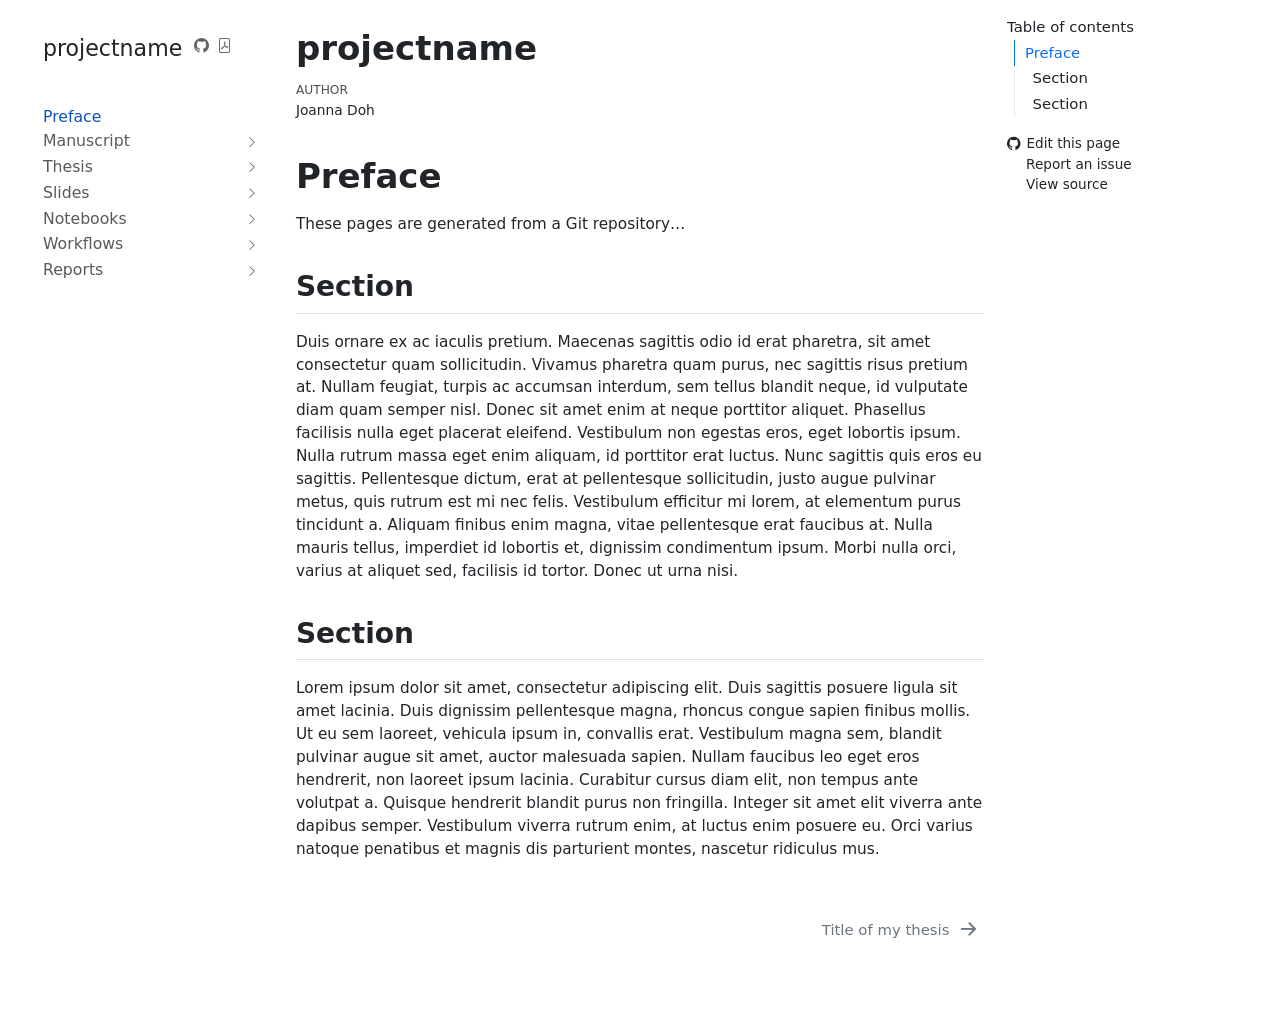
==== index.html @ da884523 "Built site for gh-pages" ====
<!DOCTYPE html>
<html xmlns="http://www.w3.org/1999/xhtml" lang="en" xml:lang="en"><head>

<meta charset="utf-8">
<meta name="generator" content="quarto-1.6.39">

<meta name="viewport" content="width=device-width, initial-scale=1.0, user-scalable=yes">

<meta name="author" content="Joanna Doh">

<title>projectname</title>
<style>
code{white-space: pre-wrap;}
span.smallcaps{font-variant: small-caps;}
div.columns{display: flex; gap: min(4vw, 1.5em);}
div.column{flex: auto; overflow-x: auto;}
div.hanging-indent{margin-left: 1.5em; text-indent: -1.5em;}
ul.task-list{list-style: none;}
ul.task-list li input[type="checkbox"] {
  width: 0.8em;
  margin: 0 0.8em 0.2em -1em; /* quarto-specific, see https://github.com/quarto-dev/quarto-cli/issues/4556 */ 
  vertical-align: middle;
}
</style>


<script src="site_libs/quarto-nav/quarto-nav.js"></script>
<script src="site_libs/quarto-nav/headroom.min.js"></script>
<script src="site_libs/clipboard/clipboard.min.js"></script>
<script src="site_libs/quarto-search/autocomplete.umd.js"></script>
<script src="site_libs/quarto-search/fuse.min.js"></script>
<script src="site_libs/quarto-search/quarto-search.js"></script>
<meta name="quarto:offset" content="./">
<link href="./manuscript/index.html" rel="next">
<script src="site_libs/quarto-html/quarto.js"></script>
<script src="site_libs/quarto-html/popper.min.js"></script>
<script src="site_libs/quarto-html/tippy.umd.min.js"></script>
<script src="site_libs/quarto-html/anchor.min.js"></script>
<link href="site_libs/quarto-html/tippy.css" rel="stylesheet">
<link href="site_libs/quarto-html/quarto-syntax-highlighting-e26003cea8cd680ca0c55a263523d882.css" rel="stylesheet" id="quarto-text-highlighting-styles">
<script src="site_libs/bootstrap/bootstrap.min.js"></script>
<link href="site_libs/bootstrap/bootstrap-icons.css" rel="stylesheet">
<link href="site_libs/bootstrap/bootstrap-4a36765baaa734549b365094a7d8bd05.min.css" rel="stylesheet" append-hash="true" id="quarto-bootstrap" data-mode="light">
<script id="quarto-search-options" type="application/json">{
  "location": "sidebar",
  "copy-button": false,
  "collapse-after": 3,
  "panel-placement": "start",
  "type": "textbox",
  "limit": 50,
  "keyboard-shortcut": [
    "f",
    "/",
    "s"
  ],
  "show-item-context": false,
  "language": {
    "search-no-results-text": "No results",
    "search-matching-documents-text": "matching documents",
    "search-copy-link-title": "Copy link to search",
    "search-hide-matches-text": "Hide additional matches",
    "search-more-match-text": "more match in this document",
    "search-more-matches-text": "more matches in this document",
    "search-clear-button-title": "Clear",
    "search-text-placeholder": "",
    "search-detached-cancel-button-title": "Cancel",
    "search-submit-button-title": "Submit",
    "search-label": "Search"
  }
}</script>
<script async="" src="https://hypothes.is/embed.js"></script>
<script>
  window.document.addEventListener("DOMContentLoaded", function (_event) {
    document.body.classList.add('hypothesis-enabled');
  });
</script>


</head>

<body class="nav-sidebar floating">

<div id="quarto-search-results"></div>
  <header id="quarto-header" class="headroom fixed-top">
  <nav class="quarto-secondary-nav">
    <div class="container-fluid d-flex">
      <button type="button" class="quarto-btn-toggle btn" data-bs-toggle="collapse" role="button" data-bs-target=".quarto-sidebar-collapse-item" aria-controls="quarto-sidebar" aria-expanded="false" aria-label="Toggle sidebar navigation" onclick="if (window.quartoToggleHeadroom) { window.quartoToggleHeadroom(); }">
        <i class="bi bi-layout-text-sidebar-reverse"></i>
      </button>
        <nav class="quarto-page-breadcrumbs" aria-label="breadcrumb"><ol class="breadcrumb"><li class="breadcrumb-item"><a href="./index.html">Preface</a></li></ol></nav>
        <a class="flex-grow-1" role="navigation" data-bs-toggle="collapse" data-bs-target=".quarto-sidebar-collapse-item" aria-controls="quarto-sidebar" aria-expanded="false" aria-label="Toggle sidebar navigation" onclick="if (window.quartoToggleHeadroom) { window.quartoToggleHeadroom(); }">      
        </a>
      <button type="button" class="btn quarto-search-button" aria-label="Search" onclick="window.quartoOpenSearch();">
        <i class="bi bi-search"></i>
      </button>
    </div>
  </nav>
</header>
<!-- content -->
<div id="quarto-content" class="quarto-container page-columns page-rows-contents page-layout-article">
<!-- sidebar -->
  <nav id="quarto-sidebar" class="sidebar collapse collapse-horizontal quarto-sidebar-collapse-item sidebar-navigation floating overflow-auto">
    <div class="pt-lg-2 mt-2 text-left sidebar-header">
    <div class="sidebar-title mb-0 py-0">
      <a href="./">projectname</a> 
        <div class="sidebar-tools-main">
    <a href="https://github.com/munch-group/projectname" title="Source Code" class="quarto-navigation-tool px-1" aria-label="Source Code"><i class="bi bi-github"></i></a>
    <a href="./projectname.pdf" title="Download PDF" class="quarto-navigation-tool px-1" aria-label="Download PDF"><i class="bi bi-file-pdf"></i></a>
</div>
    </div>
      </div>
        <div class="mt-2 flex-shrink-0 align-items-center">
        <div class="sidebar-search">
        <div id="quarto-search" class="" title="Search"></div>
        </div>
        </div>
    <div class="sidebar-menu-container"> 
    <ul class="list-unstyled mt-1">
        <li class="sidebar-item">
  <div class="sidebar-item-container"> 
  <a href="./index.html" class="sidebar-item-text sidebar-link active">
 <span class="menu-text">Preface</span></a>
  </div>
</li>
        <li class="sidebar-item sidebar-item-section">
      <div class="sidebar-item-container"> 
            <a class="sidebar-item-text sidebar-link text-start collapsed" data-bs-toggle="collapse" data-bs-target="#quarto-sidebar-section-1" role="navigation" aria-expanded="false">
 <span class="menu-text">Manuscript</span></a>
          <a class="sidebar-item-toggle text-start collapsed" data-bs-toggle="collapse" data-bs-target="#quarto-sidebar-section-1" role="navigation" aria-expanded="false" aria-label="Toggle section">
            <i class="bi bi-chevron-right ms-2"></i>
          </a> 
      </div>
      <ul id="quarto-sidebar-section-1" class="collapse list-unstyled sidebar-section depth1 ">  
          <li class="sidebar-item">
  <div class="sidebar-item-container"> 
  <a href="./manuscript/index.html" class="sidebar-item-text sidebar-link"><span class="chapter-title">Title of my thesis</span></a>
  </div>
</li>
      </ul>
  </li>
        <li class="sidebar-item sidebar-item-section">
      <div class="sidebar-item-container"> 
            <a class="sidebar-item-text sidebar-link text-start collapsed" data-bs-toggle="collapse" data-bs-target="#quarto-sidebar-section-2" role="navigation" aria-expanded="false">
 <span class="menu-text">Thesis</span></a>
          <a class="sidebar-item-toggle text-start collapsed" data-bs-toggle="collapse" data-bs-target="#quarto-sidebar-section-2" role="navigation" aria-expanded="false" aria-label="Toggle section">
            <i class="bi bi-chevron-right ms-2"></i>
          </a> 
      </div>
      <ul id="quarto-sidebar-section-2" class="collapse list-unstyled sidebar-section depth1 ">  
          <li class="sidebar-item">
  <div class="sidebar-item-container"> 
  <a href="./thesis/index.html" class="sidebar-item-text sidebar-link"><span class="chapter-title">Title of my thesis</span></a>
  </div>
</li>
      </ul>
  </li>
        <li class="sidebar-item sidebar-item-section">
      <div class="sidebar-item-container"> 
            <a class="sidebar-item-text sidebar-link text-start collapsed" data-bs-toggle="collapse" data-bs-target="#quarto-sidebar-section-3" role="navigation" aria-expanded="false">
 <span class="menu-text">Slides</span></a>
          <a class="sidebar-item-toggle text-start collapsed" data-bs-toggle="collapse" data-bs-target="#quarto-sidebar-section-3" role="navigation" aria-expanded="false" aria-label="Toggle section">
            <i class="bi bi-chevron-right ms-2"></i>
          </a> 
      </div>
      <ul id="quarto-sidebar-section-3" class="collapse list-unstyled sidebar-section depth1 ">  
          <li class="sidebar-item">
  <div class="sidebar-item-container"> 
  <a href="./slides/index.html" class="sidebar-item-text sidebar-link"><span class="chapter-title">Example</span></a>
  </div>
</li>
      </ul>
  </li>
        <li class="sidebar-item sidebar-item-section">
      <div class="sidebar-item-container"> 
            <a class="sidebar-item-text sidebar-link text-start collapsed" data-bs-toggle="collapse" data-bs-target="#quarto-sidebar-section-4" role="navigation" aria-expanded="false">
 <span class="menu-text">Notebooks</span></a>
          <a class="sidebar-item-toggle text-start collapsed" data-bs-toggle="collapse" data-bs-target="#quarto-sidebar-section-4" role="navigation" aria-expanded="false" aria-label="Toggle section">
            <i class="bi bi-chevron-right ms-2"></i>
          </a> 
      </div>
      <ul id="quarto-sidebar-section-4" class="collapse list-unstyled sidebar-section depth1 ">  
          <li class="sidebar-item">
  <div class="sidebar-item-container"> 
  <a href="./notebooks/example.html" class="sidebar-item-text sidebar-link"><span class="chapter-title">Workplace interaction</span></a>
  </div>
</li>
      </ul>
  </li>
        <li class="sidebar-item sidebar-item-section">
      <div class="sidebar-item-container"> 
            <a class="sidebar-item-text sidebar-link text-start collapsed" data-bs-toggle="collapse" data-bs-target="#quarto-sidebar-section-5" role="navigation" aria-expanded="false">
 <span class="menu-text">Workflows</span></a>
          <a class="sidebar-item-toggle text-start collapsed" data-bs-toggle="collapse" data-bs-target="#quarto-sidebar-section-5" role="navigation" aria-expanded="false" aria-label="Toggle section">
            <i class="bi bi-chevron-right ms-2"></i>
          </a> 
      </div>
      <ul id="quarto-sidebar-section-5" class="collapse list-unstyled sidebar-section depth1 ">  
          <li class="sidebar-item">
  <div class="sidebar-item-container"> 
  <a href="./workflow.html" class="sidebar-item-text sidebar-link"><span class="chapter-title">GWF workflow</span></a>
  </div>
</li>
      </ul>
  </li>
        <li class="sidebar-item sidebar-item-section">
      <div class="sidebar-item-container"> 
            <a class="sidebar-item-text sidebar-link text-start collapsed" data-bs-toggle="collapse" data-bs-target="#quarto-sidebar-section-6" role="navigation" aria-expanded="false">
 <span class="menu-text">Reports</span></a>
          <a class="sidebar-item-toggle text-start collapsed" data-bs-toggle="collapse" data-bs-target="#quarto-sidebar-section-6" role="navigation" aria-expanded="false" aria-label="Toggle section">
            <i class="bi bi-chevron-right ms-2"></i>
          </a> 
      </div>
      <ul id="quarto-sidebar-section-6" class="collapse list-unstyled sidebar-section depth1 ">  
          <li class="sidebar-item">
  <div class="sidebar-item-container"> 
  <a href="./reports/example.html" class="sidebar-item-text sidebar-link"><span class="chapter-title">Markdown in Quarto</span></a>
  </div>
</li>
      </ul>
  </li>
    </ul>
    </div>
</nav>
<div id="quarto-sidebar-glass" class="quarto-sidebar-collapse-item" data-bs-toggle="collapse" data-bs-target=".quarto-sidebar-collapse-item"></div>
<!-- margin-sidebar -->
    <div id="quarto-margin-sidebar" class="sidebar margin-sidebar">
        <nav id="TOC" role="doc-toc" class="toc-active">
    <h2 id="toc-title">Table of contents</h2>
   
  <ul class="collapse">
  <li><a href="#preface" id="toc-preface" class="nav-link active" data-scroll-target="#preface">Preface</a>
  <ul class="collapse">
  <li><a href="#section" id="toc-section" class="nav-link" data-scroll-target="#section">Section</a></li>
  <li><a href="#section-1" id="toc-section-1" class="nav-link" data-scroll-target="#section-1">Section</a></li>
  </ul></li>
  </ul>
<div class="toc-actions"><ul class="collapse"><li><a href="https://github.com/munch-group/projectname/edit/main/index.qmd" class="toc-action"><i class="bi bi-github"></i>Edit this page</a></li><li><a href="https://github.com/munch-group/projectname/issues/new" class="toc-action"><i class="bi empty"></i>Report an issue</a></li><li><a href="https://github.com/munch-group/projectname/blob/main/index.qmd" class="toc-action"><i class="bi empty"></i>View source</a></li></ul></div></nav>
    </div>
<!-- main -->
<main class="content" id="quarto-document-content">

<header id="title-block-header" class="quarto-title-block default">
<div class="quarto-title">
<h1 class="title">projectname</h1>
</div>



<div class="quarto-title-meta">

    <div>
    <div class="quarto-title-meta-heading">Author</div>
    <div class="quarto-title-meta-contents">
             <p>Joanna Doh </p>
          </div>
  </div>
    
  
    
  </div>
  


</header>


<!-- ---
title: About
author: My Name
date: 'April 25nd, 2024'
format:
 html:
  code-fold: true
--- -->
<section id="preface" class="level1 unnumbered noexport">
<h1 class="unnumbered noexport">Preface</h1>
<p>These pages are generated from a Git repository…</p>
<section id="section" class="level2 unnumbered noexport">
<h2 class="unnumbered noexport anchored" data-anchor-id="section">Section</h2>
<p>Duis ornare ex ac iaculis pretium. Maecenas sagittis odio id erat pharetra, sit amet consectetur quam sollicitudin. Vivamus pharetra quam purus, nec sagittis risus pretium at. Nullam feugiat, turpis ac accumsan interdum, sem tellus blandit neque, id vulputate diam quam semper nisl. Donec sit amet enim at neque porttitor aliquet. Phasellus facilisis nulla eget placerat eleifend. Vestibulum non egestas eros, eget lobortis ipsum. Nulla rutrum massa eget enim aliquam, id porttitor erat luctus. Nunc sagittis quis eros eu sagittis. Pellentesque dictum, erat at pellentesque sollicitudin, justo augue pulvinar metus, quis rutrum est mi nec felis. Vestibulum efficitur mi lorem, at elementum purus tincidunt a. Aliquam finibus enim magna, vitae pellentesque erat faucibus at. Nulla mauris tellus, imperdiet id lobortis et, dignissim condimentum ipsum. Morbi nulla orci, varius at aliquet sed, facilisis id tortor. Donec ut urna nisi.</p>
</section>
<section id="section-1" class="level2 unnumbered noexport">
<h2 class="unnumbered noexport anchored" data-anchor-id="section-1">Section</h2>
<p>Lorem ipsum dolor sit amet, consectetur adipiscing elit. Duis sagittis posuere ligula sit amet lacinia. Duis dignissim pellentesque magna, rhoncus congue sapien finibus mollis. Ut eu sem laoreet, vehicula ipsum in, convallis erat. Vestibulum magna sem, blandit pulvinar augue sit amet, auctor malesuada sapien. Nullam faucibus leo eget eros hendrerit, non laoreet ipsum lacinia. Curabitur cursus diam elit, non tempus ante volutpat a. Quisque hendrerit blandit purus non fringilla. Integer sit amet elit viverra ante dapibus semper. Vestibulum viverra rutrum enim, at luctus enim posuere eu. Orci varius natoque penatibus et magnis dis parturient montes, nascetur ridiculus mus.</p>


</section>
</section>

</main> <!-- /main -->
<script id="quarto-html-after-body" type="application/javascript">
window.document.addEventListener("DOMContentLoaded", function (event) {
  const toggleBodyColorMode = (bsSheetEl) => {
    const mode = bsSheetEl.getAttribute("data-mode");
    const bodyEl = window.document.querySelector("body");
    if (mode === "dark") {
      bodyEl.classList.add("quarto-dark");
      bodyEl.classList.remove("quarto-light");
    } else {
      bodyEl.classList.add("quarto-light");
      bodyEl.classList.remove("quarto-dark");
    }
  }
  const toggleBodyColorPrimary = () => {
    const bsSheetEl = window.document.querySelector("link#quarto-bootstrap");
    if (bsSheetEl) {
      toggleBodyColorMode(bsSheetEl);
    }
  }
  toggleBodyColorPrimary();  
  const icon = "";
  const anchorJS = new window.AnchorJS();
  anchorJS.options = {
    placement: 'right',
    icon: icon
  };
  anchorJS.add('.anchored');
  const isCodeAnnotation = (el) => {
    for (const clz of el.classList) {
      if (clz.startsWith('code-annotation-')) {                     
        return true;
      }
    }
    return false;
  }
  const onCopySuccess = function(e) {
    // button target
    const button = e.trigger;
    // don't keep focus
    button.blur();
    // flash "checked"
    button.classList.add('code-copy-button-checked');
    var currentTitle = button.getAttribute("title");
    button.setAttribute("title", "Copied!");
    let tooltip;
    if (window.bootstrap) {
      button.setAttribute("data-bs-toggle", "tooltip");
      button.setAttribute("data-bs-placement", "left");
      button.setAttribute("data-bs-title", "Copied!");
      tooltip = new bootstrap.Tooltip(button, 
        { trigger: "manual", 
          customClass: "code-copy-button-tooltip",
          offset: [0, -8]});
      tooltip.show();    
    }
    setTimeout(function() {
      if (tooltip) {
        tooltip.hide();
        button.removeAttribute("data-bs-title");
        button.removeAttribute("data-bs-toggle");
        button.removeAttribute("data-bs-placement");
      }
      button.setAttribute("title", currentTitle);
      button.classList.remove('code-copy-button-checked');
    }, 1000);
    // clear code selection
    e.clearSelection();
  }
  const getTextToCopy = function(trigger) {
      const codeEl = trigger.previousElementSibling.cloneNode(true);
      for (const childEl of codeEl.children) {
        if (isCodeAnnotation(childEl)) {
          childEl.remove();
        }
      }
      return codeEl.innerText;
  }
  const clipboard = new window.ClipboardJS('.code-copy-button:not([data-in-quarto-modal])', {
    text: getTextToCopy
  });
  clipboard.on('success', onCopySuccess);
  if (window.document.getElementById('quarto-embedded-source-code-modal')) {
    const clipboardModal = new window.ClipboardJS('.code-copy-button[data-in-quarto-modal]', {
      text: getTextToCopy,
      container: window.document.getElementById('quarto-embedded-source-code-modal')
    });
    clipboardModal.on('success', onCopySuccess);
  }
    var localhostRegex = new RegExp(/^(?:http|https):\/\/localhost\:?[0-9]*\//);
    var mailtoRegex = new RegExp(/^mailto:/);
      var filterRegex = new RegExp('/' + window.location.host + '/');
    var isInternal = (href) => {
        return filterRegex.test(href) || localhostRegex.test(href) || mailtoRegex.test(href);
    }
    // Inspect non-navigation links and adorn them if external
 	var links = window.document.querySelectorAll('a[href]:not(.nav-link):not(.navbar-brand):not(.toc-action):not(.sidebar-link):not(.sidebar-item-toggle):not(.pagination-link):not(.no-external):not([aria-hidden]):not(.dropdown-item):not(.quarto-navigation-tool):not(.about-link)');
    for (var i=0; i<links.length; i++) {
      const link = links[i];
      if (!isInternal(link.href)) {
        // undo the damage that might have been done by quarto-nav.js in the case of
        // links that we want to consider external
        if (link.dataset.originalHref !== undefined) {
          link.href = link.dataset.originalHref;
        }
      }
    }
  function tippyHover(el, contentFn, onTriggerFn, onUntriggerFn) {
    const config = {
      allowHTML: true,
      maxWidth: 500,
      delay: 100,
      arrow: false,
      appendTo: function(el) {
          return el.parentElement;
      },
      interactive: true,
      interactiveBorder: 10,
      theme: 'quarto',
      placement: 'bottom-start',
    };
    if (contentFn) {
      config.content = contentFn;
    }
    if (onTriggerFn) {
      config.onTrigger = onTriggerFn;
    }
    if (onUntriggerFn) {
      config.onUntrigger = onUntriggerFn;
    }
    window.tippy(el, config); 
  }
  const noterefs = window.document.querySelectorAll('a[role="doc-noteref"]');
  for (var i=0; i<noterefs.length; i++) {
    const ref = noterefs[i];
    tippyHover(ref, function() {
      // use id or data attribute instead here
      let href = ref.getAttribute('data-footnote-href') || ref.getAttribute('href');
      try { href = new URL(href).hash; } catch {}
      const id = href.replace(/^#\/?/, "");
      const note = window.document.getElementById(id);
      if (note) {
        return note.innerHTML;
      } else {
        return "";
      }
    });
  }
  const xrefs = window.document.querySelectorAll('a.quarto-xref');
  const processXRef = (id, note) => {
    // Strip column container classes
    const stripColumnClz = (el) => {
      el.classList.remove("page-full", "page-columns");
      if (el.children) {
        for (const child of el.children) {
          stripColumnClz(child);
        }
      }
    }
    stripColumnClz(note)
    if (id === null || id.startsWith('sec-')) {
      // Special case sections, only their first couple elements
      const container = document.createElement("div");
      if (note.children && note.children.length > 2) {
        container.appendChild(note.children[0].cloneNode(true));
        for (let i = 1; i < note.children.length; i++) {
          const child = note.children[i];
          if (child.tagName === "P" && child.innerText === "") {
            continue;
          } else {
            container.appendChild(child.cloneNode(true));
            break;
          }
        }
        if (window.Quarto?.typesetMath) {
          window.Quarto.typesetMath(container);
        }
        return container.innerHTML
      } else {
        if (window.Quarto?.typesetMath) {
          window.Quarto.typesetMath(note);
        }
        return note.innerHTML;
      }
    } else {
      // Remove any anchor links if they are present
      const anchorLink = note.querySelector('a.anchorjs-link');
      if (anchorLink) {
        anchorLink.remove();
      }
      if (window.Quarto?.typesetMath) {
        window.Quarto.typesetMath(note);
      }
      if (note.classList.contains("callout")) {
        return note.outerHTML;
      } else {
        return note.innerHTML;
      }
    }
  }
  for (var i=0; i<xrefs.length; i++) {
    const xref = xrefs[i];
    tippyHover(xref, undefined, function(instance) {
      instance.disable();
      let url = xref.getAttribute('href');
      let hash = undefined; 
      if (url.startsWith('#')) {
        hash = url;
      } else {
        try { hash = new URL(url).hash; } catch {}
      }
      if (hash) {
        const id = hash.replace(/^#\/?/, "");
        const note = window.document.getElementById(id);
        if (note !== null) {
          try {
            const html = processXRef(id, note.cloneNode(true));
            instance.setContent(html);
          } finally {
            instance.enable();
            instance.show();
          }
        } else {
          // See if we can fetch this
          fetch(url.split('#')[0])
          .then(res => res.text())
          .then(html => {
            const parser = new DOMParser();
            const htmlDoc = parser.parseFromString(html, "text/html");
            const note = htmlDoc.getElementById(id);
            if (note !== null) {
              const html = processXRef(id, note);
              instance.setContent(html);
            } 
          }).finally(() => {
            instance.enable();
            instance.show();
          });
        }
      } else {
        // See if we can fetch a full url (with no hash to target)
        // This is a special case and we should probably do some content thinning / targeting
        fetch(url)
        .then(res => res.text())
        .then(html => {
          const parser = new DOMParser();
          const htmlDoc = parser.parseFromString(html, "text/html");
          const note = htmlDoc.querySelector('main.content');
          if (note !== null) {
            // This should only happen for chapter cross references
            // (since there is no id in the URL)
            // remove the first header
            if (note.children.length > 0 && note.children[0].tagName === "HEADER") {
              note.children[0].remove();
            }
            const html = processXRef(null, note);
            instance.setContent(html);
          } 
        }).finally(() => {
          instance.enable();
          instance.show();
        });
      }
    }, function(instance) {
    });
  }
      let selectedAnnoteEl;
      const selectorForAnnotation = ( cell, annotation) => {
        let cellAttr = 'data-code-cell="' + cell + '"';
        let lineAttr = 'data-code-annotation="' +  annotation + '"';
        const selector = 'span[' + cellAttr + '][' + lineAttr + ']';
        return selector;
      }
      const selectCodeLines = (annoteEl) => {
        const doc = window.document;
        const targetCell = annoteEl.getAttribute("data-target-cell");
        const targetAnnotation = annoteEl.getAttribute("data-target-annotation");
        const annoteSpan = window.document.querySelector(selectorForAnnotation(targetCell, targetAnnotation));
        const lines = annoteSpan.getAttribute("data-code-lines").split(",");
        const lineIds = lines.map((line) => {
          return targetCell + "-" + line;
        })
        let top = null;
        let height = null;
        let parent = null;
        if (lineIds.length > 0) {
            //compute the position of the single el (top and bottom and make a div)
            const el = window.document.getElementById(lineIds[0]);
            top = el.offsetTop;
            height = el.offsetHeight;
            parent = el.parentElement.parentElement;
          if (lineIds.length > 1) {
            const lastEl = window.document.getElementById(lineIds[lineIds.length - 1]);
            const bottom = lastEl.offsetTop + lastEl.offsetHeight;
            height = bottom - top;
          }
          if (top !== null && height !== null && parent !== null) {
            // cook up a div (if necessary) and position it 
            let div = window.document.getElementById("code-annotation-line-highlight");
            if (div === null) {
              div = window.document.createElement("div");
              div.setAttribute("id", "code-annotation-line-highlight");
              div.style.position = 'absolute';
              parent.appendChild(div);
            }
            div.style.top = top - 2 + "px";
            div.style.height = height + 4 + "px";
            div.style.left = 0;
            let gutterDiv = window.document.getElementById("code-annotation-line-highlight-gutter");
            if (gutterDiv === null) {
              gutterDiv = window.document.createElement("div");
              gutterDiv.setAttribute("id", "code-annotation-line-highlight-gutter");
              gutterDiv.style.position = 'absolute';
              const codeCell = window.document.getElementById(targetCell);
              const gutter = codeCell.querySelector('.code-annotation-gutter');
              gutter.appendChild(gutterDiv);
            }
            gutterDiv.style.top = top - 2 + "px";
            gutterDiv.style.height = height + 4 + "px";
          }
          selectedAnnoteEl = annoteEl;
        }
      };
      const unselectCodeLines = () => {
        const elementsIds = ["code-annotation-line-highlight", "code-annotation-line-highlight-gutter"];
        elementsIds.forEach((elId) => {
          const div = window.document.getElementById(elId);
          if (div) {
            div.remove();
          }
        });
        selectedAnnoteEl = undefined;
      };
        // Handle positioning of the toggle
    window.addEventListener(
      "resize",
      throttle(() => {
        elRect = undefined;
        if (selectedAnnoteEl) {
          selectCodeLines(selectedAnnoteEl);
        }
      }, 10)
    );
    function throttle(fn, ms) {
    let throttle = false;
    let timer;
      return (...args) => {
        if(!throttle) { // first call gets through
            fn.apply(this, args);
            throttle = true;
        } else { // all the others get throttled
            if(timer) clearTimeout(timer); // cancel #2
            timer = setTimeout(() => {
              fn.apply(this, args);
              timer = throttle = false;
            }, ms);
        }
      };
    }
      // Attach click handler to the DT
      const annoteDls = window.document.querySelectorAll('dt[data-target-cell]');
      for (const annoteDlNode of annoteDls) {
        annoteDlNode.addEventListener('click', (event) => {
          const clickedEl = event.target;
          if (clickedEl !== selectedAnnoteEl) {
            unselectCodeLines();
            const activeEl = window.document.querySelector('dt[data-target-cell].code-annotation-active');
            if (activeEl) {
              activeEl.classList.remove('code-annotation-active');
            }
            selectCodeLines(clickedEl);
            clickedEl.classList.add('code-annotation-active');
          } else {
            // Unselect the line
            unselectCodeLines();
            clickedEl.classList.remove('code-annotation-active');
          }
        });
      }
  const findCites = (el) => {
    const parentEl = el.parentElement;
    if (parentEl) {
      const cites = parentEl.dataset.cites;
      if (cites) {
        return {
          el,
          cites: cites.split(' ')
        };
      } else {
        return findCites(el.parentElement)
      }
    } else {
      return undefined;
    }
  };
  var bibliorefs = window.document.querySelectorAll('a[role="doc-biblioref"]');
  for (var i=0; i<bibliorefs.length; i++) {
    const ref = bibliorefs[i];
    const citeInfo = findCites(ref);
    if (citeInfo) {
      tippyHover(citeInfo.el, function() {
        var popup = window.document.createElement('div');
        citeInfo.cites.forEach(function(cite) {
          var citeDiv = window.document.createElement('div');
          citeDiv.classList.add('hanging-indent');
          citeDiv.classList.add('csl-entry');
          var biblioDiv = window.document.getElementById('ref-' + cite);
          if (biblioDiv) {
            citeDiv.innerHTML = biblioDiv.innerHTML;
          }
          popup.appendChild(citeDiv);
        });
        return popup.innerHTML;
      });
    }
  }
});
</script>
<nav class="page-navigation">
  <div class="nav-page nav-page-previous">
  </div>
  <div class="nav-page nav-page-next">
      <a href="./manuscript/index.html" class="pagination-link" aria-label="Title of my thesis">
        <span class="nav-page-text"><span class="chapter-title">Title of my thesis</span></span> <i class="bi bi-arrow-right-short"></i>
      </a>
  </div>
</nav>
</div> <!-- /content -->




<footer class="footer"><div class="nav-footer"><div class="nav-footer-center"><div class="toc-actions d-sm-block d-md-none"><ul><li><a href="https://github.com/munch-group/projectname/edit/main/index.qmd" class="toc-action"><i class="bi bi-github"></i>Edit this page</a></li><li><a href="https://github.com/munch-group/projectname/issues/new" class="toc-action"><i class="bi empty"></i>Report an issue</a></li><li><a href="https://github.com/munch-group/projectname/blob/main/index.qmd" class="toc-action"><i class="bi empty"></i>View source</a></li></ul></div></div></div></footer></body></html>
---- site_libs/quarto-html/tippy.css ----
.tippy-box[data-animation=fade][data-state=hidden]{opacity:0}[data-tippy-root]{max-width:calc(100vw - 10px)}.tippy-box{position:relative;background-color:#333;color:#fff;border-radius:4px;font-size:14px;line-height:1.4;white-space:normal;outline:0;transition-property:transform,visibility,opacity}.tippy-box[data-placement^=top]>.tippy-arrow{bottom:0}.tippy-box[data-placement^=top]>.tippy-arrow:before{bottom:-7px;left:0;border-width:8px 8px 0;border-top-color:initial;transform-origin:center top}.tippy-box[data-placement^=bottom]>.tippy-arrow{top:0}.tippy-box[data-placement^=bottom]>.tippy-arrow:before{top:-7px;left:0;border-width:0 8px 8px;border-bottom-color:initial;transform-origin:center bottom}.tippy-box[data-placement^=left]>.tippy-arrow{right:0}.tippy-box[data-placement^=left]>.tippy-arrow:before{border-width:8px 0 8px 8px;border-left-color:initial;right:-7px;transform-origin:center left}.tippy-box[data-placement^=right]>.tippy-arrow{left:0}.tippy-box[data-placement^=right]>.tippy-arrow:before{left:-7px;border-width:8px 8px 8px 0;border-right-color:initial;transform-origin:center right}.tippy-box[data-inertia][data-state=visible]{transition-timing-function:cubic-bezier(.54,1.5,.38,1.11)}.tippy-arrow{width:16px;height:16px;color:#333}.tippy-arrow:before{content:"";position:absolute;border-color:transparent;border-style:solid}.tippy-content{position:relative;padding:5px 9px;z-index:1}
---- site_libs/quarto-html/quarto-syntax-highlighting-e26003cea8cd680ca0c55a263523d882.css ----
/* quarto syntax highlight colors */
:root {
  --quarto-hl-ot-color: #003B4F;
  --quarto-hl-at-color: #657422;
  --quarto-hl-ss-color: #20794D;
  --quarto-hl-an-color: #5E5E5E;
  --quarto-hl-fu-color: #4758AB;
  --quarto-hl-st-color: #20794D;
  --quarto-hl-cf-color: #003B4F;
  --quarto-hl-op-color: #5E5E5E;
  --quarto-hl-er-color: #AD0000;
  --quarto-hl-bn-color: #AD0000;
  --quarto-hl-al-color: #AD0000;
  --quarto-hl-va-color: #111111;
  --quarto-hl-bu-color: inherit;
  --quarto-hl-ex-color: inherit;
  --quarto-hl-pp-color: #AD0000;
  --quarto-hl-in-color: #5E5E5E;
  --quarto-hl-vs-color: #20794D;
  --quarto-hl-wa-color: #5E5E5E;
  --quarto-hl-do-color: #5E5E5E;
  --quarto-hl-im-color: #00769E;
  --quarto-hl-ch-color: #20794D;
  --quarto-hl-dt-color: #AD0000;
  --quarto-hl-fl-color: #AD0000;
  --quarto-hl-co-color: #5E5E5E;
  --quarto-hl-cv-color: #5E5E5E;
  --quarto-hl-cn-color: #8f5902;
  --quarto-hl-sc-color: #5E5E5E;
  --quarto-hl-dv-color: #AD0000;
  --quarto-hl-kw-color: #003B4F;
}

/* other quarto variables */
:root {
  --quarto-font-monospace: SFMono-Regular, Menlo, Monaco, Consolas, "Liberation Mono", "Courier New", monospace;
}

pre > code.sourceCode > span {
  color: #003B4F;
}

code span {
  color: #003B4F;
}

code.sourceCode > span {
  color: #003B4F;
}

div.sourceCode,
div.sourceCode pre.sourceCode {
  color: #003B4F;
}

code span.ot {
  color: #003B4F;
  font-style: inherit;
}

code span.at {
  color: #657422;
  font-style: inherit;
}

code span.ss {
  color: #20794D;
  font-style: inherit;
}

code span.an {
  color: #5E5E5E;
  font-style: inherit;
}

code span.fu {
  color: #4758AB;
  font-style: inherit;
}

code span.st {
  color: #20794D;
  font-style: inherit;
}

code span.cf {
  color: #003B4F;
  font-weight: bold;
  font-style: inherit;
}

code span.op {
  color: #5E5E5E;
  font-style: inherit;
}

code span.er {
  color: #AD0000;
  font-style: inherit;
}

code span.bn {
  color: #AD0000;
  font-style: inherit;
}

code span.al {
  color: #AD0000;
  font-style: inherit;
}

code span.va {
  color: #111111;
  font-style: inherit;
}

code span.bu {
  font-style: inherit;
}

code span.ex {
  font-style: inherit;
}

code span.pp {
  color: #AD0000;
  font-style: inherit;
}

code span.in {
  color: #5E5E5E;
  font-style: inherit;
}

code span.vs {
  color: #20794D;
  font-style: inherit;
}

code span.wa {
  color: #5E5E5E;
  font-style: italic;
}

code span.do {
  color: #5E5E5E;
  font-style: italic;
}

code span.im {
  color: #00769E;
  font-style: inherit;
}

code span.ch {
  color: #20794D;
  font-style: inherit;
}

code span.dt {
  color: #AD0000;
  font-style: inherit;
}

code span.fl {
  color: #AD0000;
  font-style: inherit;
}

code span.co {
  color: #5E5E5E;
  font-style: inherit;
}

code span.cv {
  color: #5E5E5E;
  font-style: italic;
}

code span.cn {
  color: #8f5902;
  font-style: inherit;
}

code span.sc {
  color: #5E5E5E;
  font-style: inherit;
}

code span.dv {
  color: #AD0000;
  font-style: inherit;
}

code span.kw {
  color: #003B4F;
  font-weight: bold;
  font-style: inherit;
}

.prevent-inlining {
  content: "</";
}

/*# sourceMappingURL=e90e9ab646ea9b1aaa61e089606e0f97.css.map */
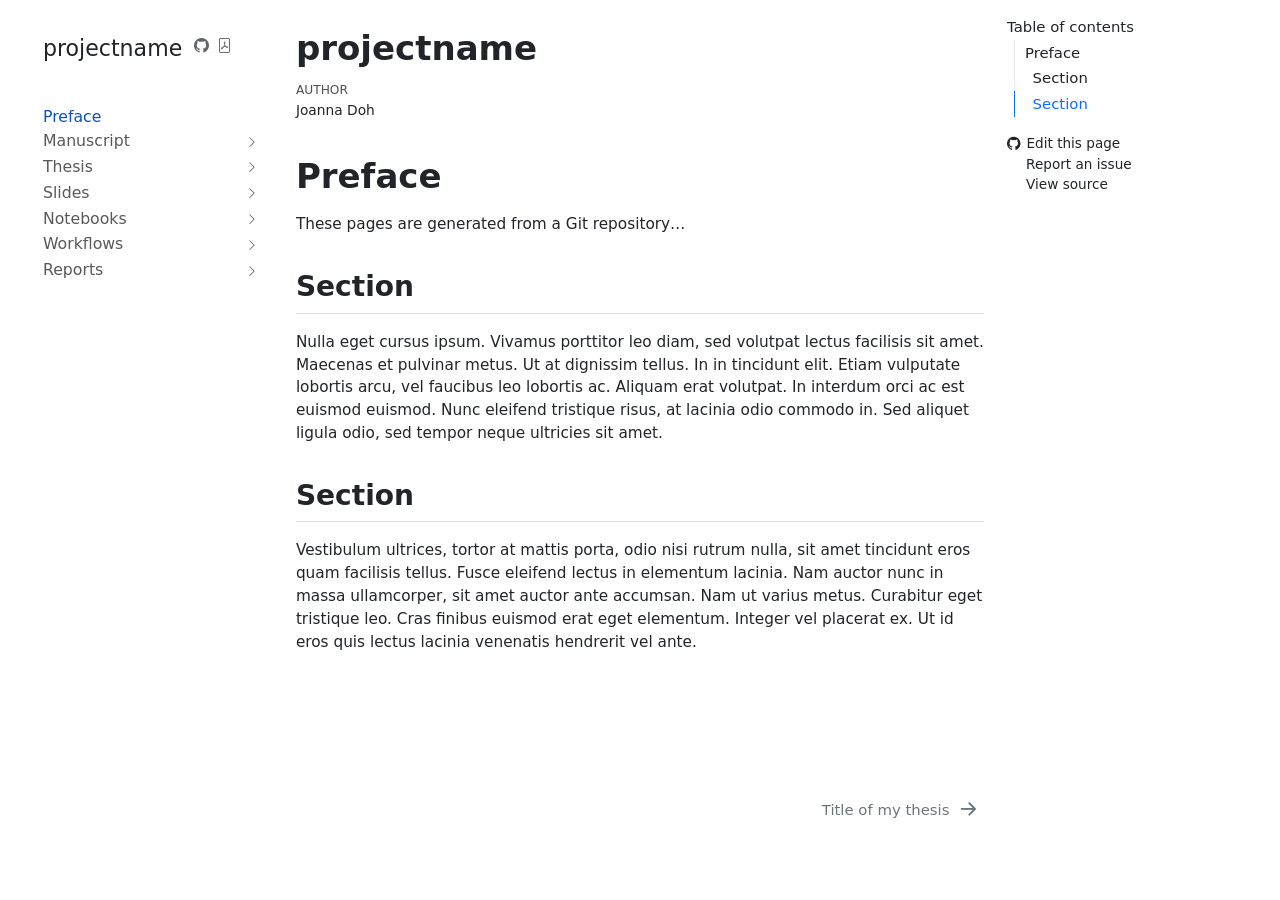
==== commit 9f14d50a: "Built site for gh-pages" ====
--- a/index.html
+++ b/index.html
@@ -104,7 +104,7 @@
     <div class="sidebar-title mb-0 py-0">
       <a href="./">projectname</a> 
         <div class="sidebar-tools-main">
-    <a href="https://github.com/munch-group/projectname" title="Source Code" class="quarto-navigation-tool px-1" aria-label="Source Code"><i class="bi bi-github"></i></a>
+    <a href="https://github.com/munch-group/johan_gpn" title="Source Code" class="quarto-navigation-tool px-1" aria-label="Source Code"><i class="bi bi-github"></i></a>
     <a href="./projectname.pdf" title="Download PDF" class="quarto-navigation-tool px-1" aria-label="Download PDF"><i class="bi bi-file-pdf"></i></a>
 </div>
     </div>
@@ -234,7 +234,7 @@
   <li><a href="#section-1" id="toc-section-1" class="nav-link" data-scroll-target="#section-1">Section</a></li>
   </ul></li>
   </ul>
-<div class="toc-actions"><ul class="collapse"><li><a href="https://github.com/munch-group/projectname/edit/main/index.qmd" class="toc-action"><i class="bi bi-github"></i>Edit this page</a></li><li><a href="https://github.com/munch-group/projectname/issues/new" class="toc-action"><i class="bi empty"></i>Report an issue</a></li><li><a href="https://github.com/munch-group/projectname/blob/main/index.qmd" class="toc-action"><i class="bi empty"></i>View source</a></li></ul></div></nav>
+<div class="toc-actions"><ul class="collapse"><li><a href="https://github.com/munch-group/johan_gpn/edit/main/index.qmd" class="toc-action"><i class="bi bi-github"></i>Edit this page</a></li><li><a href="https://github.com/munch-group/johan_gpn/issues/new" class="toc-action"><i class="bi empty"></i>Report an issue</a></li><li><a href="https://github.com/munch-group/johan_gpn/blob/main/index.qmd" class="toc-action"><i class="bi empty"></i>View source</a></li></ul></div></nav>
     </div>
 <!-- main -->
 <main class="content" id="quarto-document-content">
@@ -277,11 +277,11 @@
 <p>These pages are generated from a Git repository…</p>
 <section id="section" class="level2 unnumbered noexport">
 <h2 class="unnumbered noexport anchored" data-anchor-id="section">Section</h2>
-<p>Duis ornare ex ac iaculis pretium. Maecenas sagittis odio id erat pharetra, sit amet consectetur quam sollicitudin. Vivamus pharetra quam purus, nec sagittis risus pretium at. Nullam feugiat, turpis ac accumsan interdum, sem tellus blandit neque, id vulputate diam quam semper nisl. Donec sit amet enim at neque porttitor aliquet. Phasellus facilisis nulla eget placerat eleifend. Vestibulum non egestas eros, eget lobortis ipsum. Nulla rutrum massa eget enim aliquam, id porttitor erat luctus. Nunc sagittis quis eros eu sagittis. Pellentesque dictum, erat at pellentesque sollicitudin, justo augue pulvinar metus, quis rutrum est mi nec felis. Vestibulum efficitur mi lorem, at elementum purus tincidunt a. Aliquam finibus enim magna, vitae pellentesque erat faucibus at. Nulla mauris tellus, imperdiet id lobortis et, dignissim condimentum ipsum. Morbi nulla orci, varius at aliquet sed, facilisis id tortor. Donec ut urna nisi.</p>
+<p>Nulla eget cursus ipsum. Vivamus porttitor leo diam, sed volutpat lectus facilisis sit amet. Maecenas et pulvinar metus. Ut at dignissim tellus. In in tincidunt elit. Etiam vulputate lobortis arcu, vel faucibus leo lobortis ac. Aliquam erat volutpat. In interdum orci ac est euismod euismod. Nunc eleifend tristique risus, at lacinia odio commodo in. Sed aliquet ligula odio, sed tempor neque ultricies sit amet.</p>
 </section>
 <section id="section-1" class="level2 unnumbered noexport">
 <h2 class="unnumbered noexport anchored" data-anchor-id="section-1">Section</h2>
-<p>Lorem ipsum dolor sit amet, consectetur adipiscing elit. Duis sagittis posuere ligula sit amet lacinia. Duis dignissim pellentesque magna, rhoncus congue sapien finibus mollis. Ut eu sem laoreet, vehicula ipsum in, convallis erat. Vestibulum magna sem, blandit pulvinar augue sit amet, auctor malesuada sapien. Nullam faucibus leo eget eros hendrerit, non laoreet ipsum lacinia. Curabitur cursus diam elit, non tempus ante volutpat a. Quisque hendrerit blandit purus non fringilla. Integer sit amet elit viverra ante dapibus semper. Vestibulum viverra rutrum enim, at luctus enim posuere eu. Orci varius natoque penatibus et magnis dis parturient montes, nascetur ridiculus mus.</p>
+<p>Vestibulum ultrices, tortor at mattis porta, odio nisi rutrum nulla, sit amet tincidunt eros quam facilisis tellus. Fusce eleifend lectus in elementum lacinia. Nam auctor nunc in massa ullamcorper, sit amet auctor ante accumsan. Nam ut varius metus. Curabitur eget tristique leo. Cras finibus euismod erat eget elementum. Integer vel placerat ex. Ut id eros quis lectus lacinia venenatis hendrerit vel ante.</p>
 
 
 </section>
@@ -719,4 +719,4 @@
 
 
 
-<footer class="footer"><div class="nav-footer"><div class="nav-footer-center"><div class="toc-actions d-sm-block d-md-none"><ul><li><a href="https://github.com/munch-group/projectname/edit/main/index.qmd" class="toc-action"><i class="bi bi-github"></i>Edit this page</a></li><li><a href="https://github.com/munch-group/projectname/issues/new" class="toc-action"><i class="bi empty"></i>Report an issue</a></li><li><a href="https://github.com/munch-group/projectname/blob/main/index.qmd" class="toc-action"><i class="bi empty"></i>View source</a></li></ul></div></div></div></footer></body></html>+<footer class="footer"><div class="nav-footer"><div class="nav-footer-center"><div class="toc-actions d-sm-block d-md-none"><ul><li><a href="https://github.com/munch-group/johan_gpn/edit/main/index.qmd" class="toc-action"><i class="bi bi-github"></i>Edit this page</a></li><li><a href="https://github.com/munch-group/johan_gpn/issues/new" class="toc-action"><i class="bi empty"></i>Report an issue</a></li><li><a href="https://github.com/munch-group/johan_gpn/blob/main/index.qmd" class="toc-action"><i class="bi empty"></i>View source</a></li></ul></div></div></div></footer></body></html>
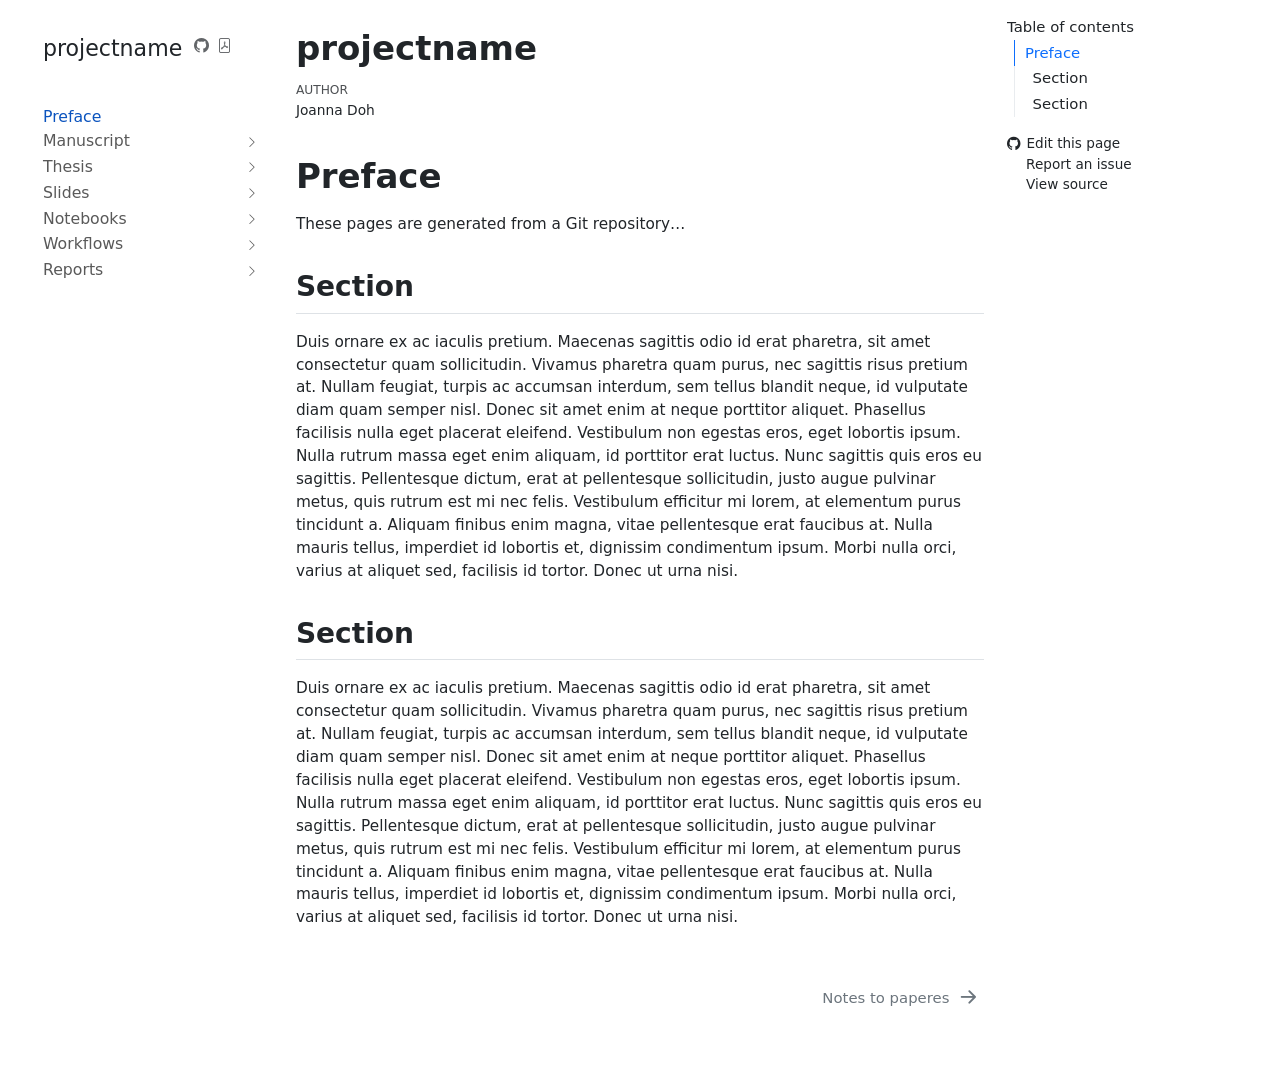
==== commit 96be1401: "Built site for gh-pages" ====
--- a/index.html
+++ b/index.html
@@ -2,7 +2,7 @@
 <html xmlns="http://www.w3.org/1999/xhtml" lang="en" xml:lang="en"><head>
 
 <meta charset="utf-8">
-<meta name="generator" content="quarto-1.6.39">
+<meta name="generator" content="quarto-1.6.40">
 
 <meta name="viewport" content="width=device-width, initial-scale=1.0, user-scalable=yes">
 
@@ -37,10 +37,10 @@
 <script src="site_libs/quarto-html/tippy.umd.min.js"></script>
 <script src="site_libs/quarto-html/anchor.min.js"></script>
 <link href="site_libs/quarto-html/tippy.css" rel="stylesheet">
-<link href="site_libs/quarto-html/quarto-syntax-highlighting-e26003cea8cd680ca0c55a263523d882.css" rel="stylesheet" id="quarto-text-highlighting-styles">
+<link href="site_libs/quarto-html/quarto-syntax-highlighting-549806ee2085284f45b00abea8c6df48.css" rel="stylesheet" id="quarto-text-highlighting-styles">
 <script src="site_libs/bootstrap/bootstrap.min.js"></script>
 <link href="site_libs/bootstrap/bootstrap-icons.css" rel="stylesheet">
-<link href="site_libs/bootstrap/bootstrap-4a36765baaa734549b365094a7d8bd05.min.css" rel="stylesheet" append-hash="true" id="quarto-bootstrap" data-mode="light">
+<link href="site_libs/bootstrap/bootstrap-ecee5da0bf1e22c6fc024630bd1c0583.min.css" rel="stylesheet" append-hash="true" id="quarto-bootstrap" data-mode="light">
 <script id="quarto-search-options" type="application/json">{
   "location": "sidebar",
   "copy-button": false,
@@ -133,7 +133,7 @@
       <ul id="quarto-sidebar-section-1" class="collapse list-unstyled sidebar-section depth1 ">  
           <li class="sidebar-item">
   <div class="sidebar-item-container"> 
-  <a href="./manuscript/index.html" class="sidebar-item-text sidebar-link"><span class="chapter-title">Title of my thesis</span></a>
+  <a href="./manuscript/index.html" class="sidebar-item-text sidebar-link"><span class="chapter-title">Notes to paperes</span></a>
   </div>
 </li>
       </ul>
@@ -197,7 +197,7 @@
       <ul id="quarto-sidebar-section-5" class="collapse list-unstyled sidebar-section depth1 ">  
           <li class="sidebar-item">
   <div class="sidebar-item-container"> 
-  <a href="./workflow.html" class="sidebar-item-text sidebar-link"><span class="chapter-title">GWF workflow</span></a>
+  <a href="./workflow.html" class="sidebar-item-text sidebar-link"><span class="chapter-title">Making a dataset for GPN</span></a>
   </div>
 </li>
       </ul>
@@ -277,11 +277,11 @@
 <p>These pages are generated from a Git repository…</p>
 <section id="section" class="level2 unnumbered noexport">
 <h2 class="unnumbered noexport anchored" data-anchor-id="section">Section</h2>
-<p>Nulla eget cursus ipsum. Vivamus porttitor leo diam, sed volutpat lectus facilisis sit amet. Maecenas et pulvinar metus. Ut at dignissim tellus. In in tincidunt elit. Etiam vulputate lobortis arcu, vel faucibus leo lobortis ac. Aliquam erat volutpat. In interdum orci ac est euismod euismod. Nunc eleifend tristique risus, at lacinia odio commodo in. Sed aliquet ligula odio, sed tempor neque ultricies sit amet.</p>
+<p>Duis ornare ex ac iaculis pretium. Maecenas sagittis odio id erat pharetra, sit amet consectetur quam sollicitudin. Vivamus pharetra quam purus, nec sagittis risus pretium at. Nullam feugiat, turpis ac accumsan interdum, sem tellus blandit neque, id vulputate diam quam semper nisl. Donec sit amet enim at neque porttitor aliquet. Phasellus facilisis nulla eget placerat eleifend. Vestibulum non egestas eros, eget lobortis ipsum. Nulla rutrum massa eget enim aliquam, id porttitor erat luctus. Nunc sagittis quis eros eu sagittis. Pellentesque dictum, erat at pellentesque sollicitudin, justo augue pulvinar metus, quis rutrum est mi nec felis. Vestibulum efficitur mi lorem, at elementum purus tincidunt a. Aliquam finibus enim magna, vitae pellentesque erat faucibus at. Nulla mauris tellus, imperdiet id lobortis et, dignissim condimentum ipsum. Morbi nulla orci, varius at aliquet sed, facilisis id tortor. Donec ut urna nisi.</p>
 </section>
 <section id="section-1" class="level2 unnumbered noexport">
 <h2 class="unnumbered noexport anchored" data-anchor-id="section-1">Section</h2>
-<p>Vestibulum ultrices, tortor at mattis porta, odio nisi rutrum nulla, sit amet tincidunt eros quam facilisis tellus. Fusce eleifend lectus in elementum lacinia. Nam auctor nunc in massa ullamcorper, sit amet auctor ante accumsan. Nam ut varius metus. Curabitur eget tristique leo. Cras finibus euismod erat eget elementum. Integer vel placerat ex. Ut id eros quis lectus lacinia venenatis hendrerit vel ante.</p>
+<p>Duis ornare ex ac iaculis pretium. Maecenas sagittis odio id erat pharetra, sit amet consectetur quam sollicitudin. Vivamus pharetra quam purus, nec sagittis risus pretium at. Nullam feugiat, turpis ac accumsan interdum, sem tellus blandit neque, id vulputate diam quam semper nisl. Donec sit amet enim at neque porttitor aliquet. Phasellus facilisis nulla eget placerat eleifend. Vestibulum non egestas eros, eget lobortis ipsum. Nulla rutrum massa eget enim aliquam, id porttitor erat luctus. Nunc sagittis quis eros eu sagittis. Pellentesque dictum, erat at pellentesque sollicitudin, justo augue pulvinar metus, quis rutrum est mi nec felis. Vestibulum efficitur mi lorem, at elementum purus tincidunt a. Aliquam finibus enim magna, vitae pellentesque erat faucibus at. Nulla mauris tellus, imperdiet id lobortis et, dignissim condimentum ipsum. Morbi nulla orci, varius at aliquet sed, facilisis id tortor. Donec ut urna nisi.</p>
 
 
 </section>
@@ -709,8 +709,8 @@
   <div class="nav-page nav-page-previous">
   </div>
   <div class="nav-page nav-page-next">
-      <a href="./manuscript/index.html" class="pagination-link" aria-label="Title of my thesis">
-        <span class="nav-page-text"><span class="chapter-title">Title of my thesis</span></span> <i class="bi bi-arrow-right-short"></i>
+      <a href="./manuscript/index.html" class="pagination-link" aria-label="Notes to paperes">
+        <span class="nav-page-text"><span class="chapter-title">Notes to paperes</span></span> <i class="bi bi-arrow-right-short"></i>
       </a>
   </div>
 </nav>
--- a/site_libs/quarto-html/quarto-syntax-highlighting-549806ee2085284f45b00abea8c6df48.css
+++ b/site_libs/quarto-html/quarto-syntax-highlighting-549806ee2085284f45b00abea8c6df48.css
@@ -0,0 +1,205 @@
+/* quarto syntax highlight colors */
+:root {
+  --quarto-hl-ot-color: #003B4F;
+  --quarto-hl-at-color: #657422;
+  --quarto-hl-ss-color: #20794D;
+  --quarto-hl-an-color: #5E5E5E;
+  --quarto-hl-fu-color: #4758AB;
+  --quarto-hl-st-color: #20794D;
+  --quarto-hl-cf-color: #003B4F;
+  --quarto-hl-op-color: #5E5E5E;
+  --quarto-hl-er-color: #AD0000;
+  --quarto-hl-bn-color: #AD0000;
+  --quarto-hl-al-color: #AD0000;
+  --quarto-hl-va-color: #111111;
+  --quarto-hl-bu-color: inherit;
+  --quarto-hl-ex-color: inherit;
+  --quarto-hl-pp-color: #AD0000;
+  --quarto-hl-in-color: #5E5E5E;
+  --quarto-hl-vs-color: #20794D;
+  --quarto-hl-wa-color: #5E5E5E;
+  --quarto-hl-do-color: #5E5E5E;
+  --quarto-hl-im-color: #00769E;
+  --quarto-hl-ch-color: #20794D;
+  --quarto-hl-dt-color: #AD0000;
+  --quarto-hl-fl-color: #AD0000;
+  --quarto-hl-co-color: #5E5E5E;
+  --quarto-hl-cv-color: #5E5E5E;
+  --quarto-hl-cn-color: #8f5902;
+  --quarto-hl-sc-color: #5E5E5E;
+  --quarto-hl-dv-color: #AD0000;
+  --quarto-hl-kw-color: #003B4F;
+}
+
+/* other quarto variables */
+:root {
+  --quarto-font-monospace: SFMono-Regular, Menlo, Monaco, Consolas, "Liberation Mono", "Courier New", monospace;
+}
+
+pre > code.sourceCode > span {
+  color: #003B4F;
+}
+
+code span {
+  color: #003B4F;
+}
+
+code.sourceCode > span {
+  color: #003B4F;
+}
+
+div.sourceCode,
+div.sourceCode pre.sourceCode {
+  color: #003B4F;
+}
+
+code span.ot {
+  color: #003B4F;
+  font-style: inherit;
+}
+
+code span.at {
+  color: #657422;
+  font-style: inherit;
+}
+
+code span.ss {
+  color: #20794D;
+  font-style: inherit;
+}
+
+code span.an {
+  color: #5E5E5E;
+  font-style: inherit;
+}
+
+code span.fu {
+  color: #4758AB;
+  font-style: inherit;
+}
+
+code span.st {
+  color: #20794D;
+  font-style: inherit;
+}
+
+code span.cf {
+  color: #003B4F;
+  font-weight: bold;
+  font-style: inherit;
+}
+
+code span.op {
+  color: #5E5E5E;
+  font-style: inherit;
+}
+
+code span.er {
+  color: #AD0000;
+  font-style: inherit;
+}
+
+code span.bn {
+  color: #AD0000;
+  font-style: inherit;
+}
+
+code span.al {
+  color: #AD0000;
+  font-style: inherit;
+}
+
+code span.va {
+  color: #111111;
+  font-style: inherit;
+}
+
+code span.bu {
+  font-style: inherit;
+}
+
+code span.ex {
+  font-style: inherit;
+}
+
+code span.pp {
+  color: #AD0000;
+  font-style: inherit;
+}
+
+code span.in {
+  color: #5E5E5E;
+  font-style: inherit;
+}
+
+code span.vs {
+  color: #20794D;
+  font-style: inherit;
+}
+
+code span.wa {
+  color: #5E5E5E;
+  font-style: italic;
+}
+
+code span.do {
+  color: #5E5E5E;
+  font-style: italic;
+}
+
+code span.im {
+  color: #00769E;
+  font-style: inherit;
+}
+
+code span.ch {
+  color: #20794D;
+  font-style: inherit;
+}
+
+code span.dt {
+  color: #AD0000;
+  font-style: inherit;
+}
+
+code span.fl {
+  color: #AD0000;
+  font-style: inherit;
+}
+
+code span.co {
+  color: #5E5E5E;
+  font-style: inherit;
+}
+
+code span.cv {
+  color: #5E5E5E;
+  font-style: italic;
+}
+
+code span.cn {
+  color: #8f5902;
+  font-style: inherit;
+}
+
+code span.sc {
+  color: #5E5E5E;
+  font-style: inherit;
+}
+
+code span.dv {
+  color: #AD0000;
+  font-style: inherit;
+}
+
+code span.kw {
+  color: #003B4F;
+  font-weight: bold;
+  font-style: inherit;
+}
+
+.prevent-inlining {
+  content: "</";
+}
+
+/*# sourceMappingURL=ae99138f4fbc2fb4c9f5e5cd69c22459.css.map */
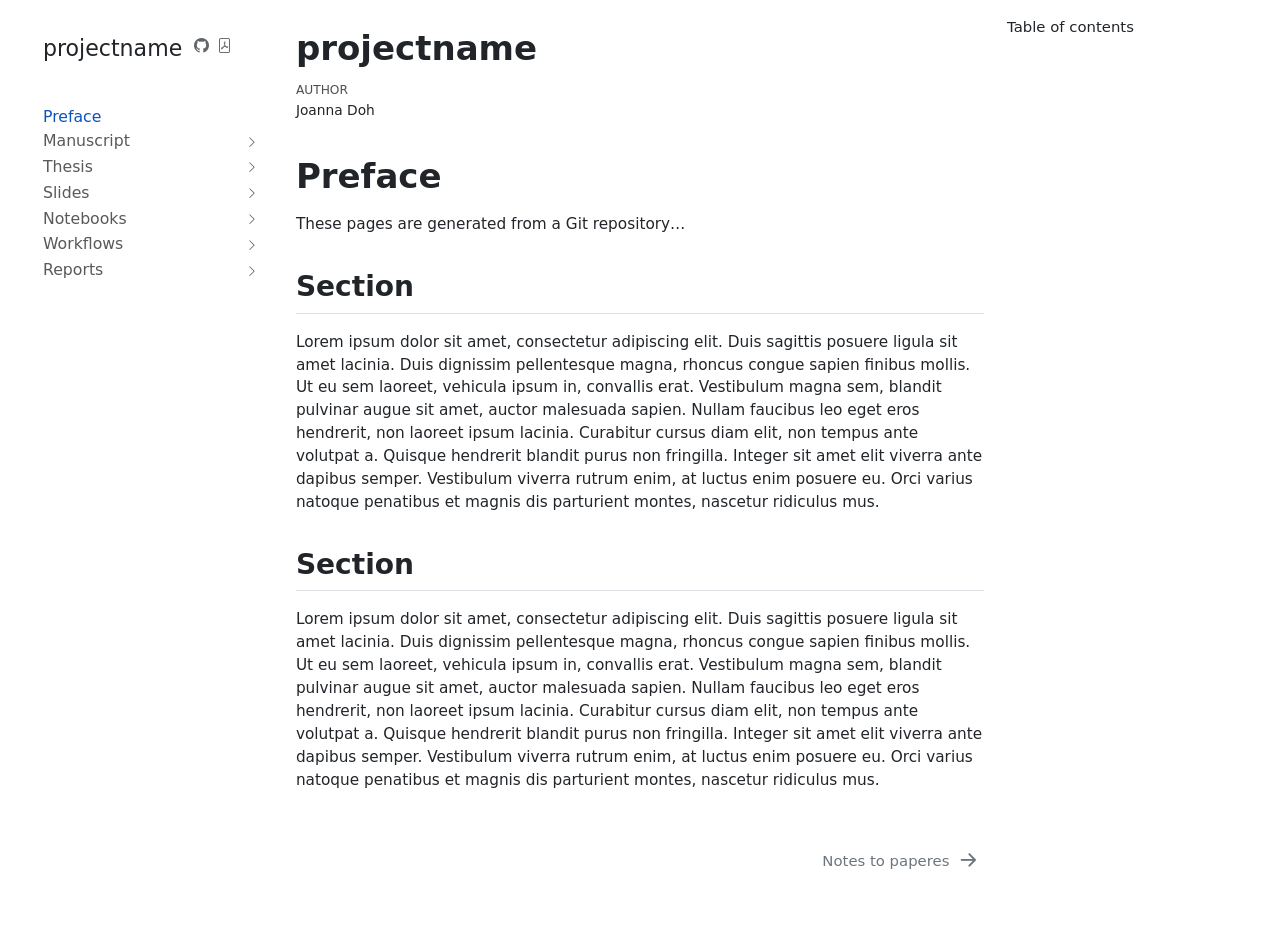
==== commit b40f36d2: "Built site for gh-pages" ====
--- a/index.html
+++ b/index.html
@@ -2,7 +2,7 @@
 <html xmlns="http://www.w3.org/1999/xhtml" lang="en" xml:lang="en"><head>
 
 <meta charset="utf-8">
-<meta name="generator" content="quarto-1.6.40">
+<meta name="generator" content="quarto-1.7.32">
 
 <meta name="viewport" content="width=device-width, initial-scale=1.0, user-scalable=yes">
 
@@ -32,15 +32,16 @@
 <script src="site_libs/quarto-search/quarto-search.js"></script>
 <meta name="quarto:offset" content="./">
 <link href="./manuscript/index.html" rel="next">
-<script src="site_libs/quarto-html/quarto.js"></script>
+<script src="site_libs/quarto-html/quarto.js" type="module"></script>
+<script src="site_libs/quarto-html/tabsets/tabsets.js" type="module"></script>
 <script src="site_libs/quarto-html/popper.min.js"></script>
 <script src="site_libs/quarto-html/tippy.umd.min.js"></script>
 <script src="site_libs/quarto-html/anchor.min.js"></script>
 <link href="site_libs/quarto-html/tippy.css" rel="stylesheet">
-<link href="site_libs/quarto-html/quarto-syntax-highlighting-549806ee2085284f45b00abea8c6df48.css" rel="stylesheet" id="quarto-text-highlighting-styles">
+<link href="site_libs/quarto-html/quarto-syntax-highlighting-37eea08aefeeee20ff55810ff984fec1.css" rel="stylesheet" id="quarto-text-highlighting-styles">
 <script src="site_libs/bootstrap/bootstrap.min.js"></script>
 <link href="site_libs/bootstrap/bootstrap-icons.css" rel="stylesheet">
-<link href="site_libs/bootstrap/bootstrap-ecee5da0bf1e22c6fc024630bd1c0583.min.css" rel="stylesheet" append-hash="true" id="quarto-bootstrap" data-mode="light">
+<link href="site_libs/bootstrap/bootstrap-4cd3611649566686612fbc979346f844.min.css" rel="stylesheet" append-hash="true" id="quarto-bootstrap" data-mode="light">
 <script id="quarto-search-options" type="application/json">{
   "location": "sidebar",
   "copy-button": false,
@@ -78,7 +79,7 @@
 
 </head>
 
-<body class="nav-sidebar floating">
+<body class="nav-sidebar floating quarto-light">
 
 <div id="quarto-search-results"></div>
   <header id="quarto-header" class="headroom fixed-top">
@@ -277,11 +278,11 @@
 <p>These pages are generated from a Git repository…</p>
 <section id="section" class="level2 unnumbered noexport">
 <h2 class="unnumbered noexport anchored" data-anchor-id="section">Section</h2>
-<p>Duis ornare ex ac iaculis pretium. Maecenas sagittis odio id erat pharetra, sit amet consectetur quam sollicitudin. Vivamus pharetra quam purus, nec sagittis risus pretium at. Nullam feugiat, turpis ac accumsan interdum, sem tellus blandit neque, id vulputate diam quam semper nisl. Donec sit amet enim at neque porttitor aliquet. Phasellus facilisis nulla eget placerat eleifend. Vestibulum non egestas eros, eget lobortis ipsum. Nulla rutrum massa eget enim aliquam, id porttitor erat luctus. Nunc sagittis quis eros eu sagittis. Pellentesque dictum, erat at pellentesque sollicitudin, justo augue pulvinar metus, quis rutrum est mi nec felis. Vestibulum efficitur mi lorem, at elementum purus tincidunt a. Aliquam finibus enim magna, vitae pellentesque erat faucibus at. Nulla mauris tellus, imperdiet id lobortis et, dignissim condimentum ipsum. Morbi nulla orci, varius at aliquet sed, facilisis id tortor. Donec ut urna nisi.</p>
+<p>Lorem ipsum dolor sit amet, consectetur adipiscing elit. Duis sagittis posuere ligula sit amet lacinia. Duis dignissim pellentesque magna, rhoncus congue sapien finibus mollis. Ut eu sem laoreet, vehicula ipsum in, convallis erat. Vestibulum magna sem, blandit pulvinar augue sit amet, auctor malesuada sapien. Nullam faucibus leo eget eros hendrerit, non laoreet ipsum lacinia. Curabitur cursus diam elit, non tempus ante volutpat a. Quisque hendrerit blandit purus non fringilla. Integer sit amet elit viverra ante dapibus semper. Vestibulum viverra rutrum enim, at luctus enim posuere eu. Orci varius natoque penatibus et magnis dis parturient montes, nascetur ridiculus mus.</p>
 </section>
 <section id="section-1" class="level2 unnumbered noexport">
 <h2 class="unnumbered noexport anchored" data-anchor-id="section-1">Section</h2>
-<p>Duis ornare ex ac iaculis pretium. Maecenas sagittis odio id erat pharetra, sit amet consectetur quam sollicitudin. Vivamus pharetra quam purus, nec sagittis risus pretium at. Nullam feugiat, turpis ac accumsan interdum, sem tellus blandit neque, id vulputate diam quam semper nisl. Donec sit amet enim at neque porttitor aliquet. Phasellus facilisis nulla eget placerat eleifend. Vestibulum non egestas eros, eget lobortis ipsum. Nulla rutrum massa eget enim aliquam, id porttitor erat luctus. Nunc sagittis quis eros eu sagittis. Pellentesque dictum, erat at pellentesque sollicitudin, justo augue pulvinar metus, quis rutrum est mi nec felis. Vestibulum efficitur mi lorem, at elementum purus tincidunt a. Aliquam finibus enim magna, vitae pellentesque erat faucibus at. Nulla mauris tellus, imperdiet id lobortis et, dignissim condimentum ipsum. Morbi nulla orci, varius at aliquet sed, facilisis id tortor. Donec ut urna nisi.</p>
+<p>Lorem ipsum dolor sit amet, consectetur adipiscing elit. Duis sagittis posuere ligula sit amet lacinia. Duis dignissim pellentesque magna, rhoncus congue sapien finibus mollis. Ut eu sem laoreet, vehicula ipsum in, convallis erat. Vestibulum magna sem, blandit pulvinar augue sit amet, auctor malesuada sapien. Nullam faucibus leo eget eros hendrerit, non laoreet ipsum lacinia. Curabitur cursus diam elit, non tempus ante volutpat a. Quisque hendrerit blandit purus non fringilla. Integer sit amet elit viverra ante dapibus semper. Vestibulum viverra rutrum enim, at luctus enim posuere eu. Orci varius natoque penatibus et magnis dis parturient montes, nascetur ridiculus mus.</p>
 
 
 </section>
@@ -289,236 +290,242 @@
 
 </main> <!-- /main -->
 <script id="quarto-html-after-body" type="application/javascript">
-window.document.addEventListener("DOMContentLoaded", function (event) {
-  const toggleBodyColorMode = (bsSheetEl) => {
-    const mode = bsSheetEl.getAttribute("data-mode");
-    const bodyEl = window.document.querySelector("body");
-    if (mode === "dark") {
-      bodyEl.classList.add("quarto-dark");
-      bodyEl.classList.remove("quarto-light");
-    } else {
-      bodyEl.classList.add("quarto-light");
-      bodyEl.classList.remove("quarto-dark");
-    }
-  }
-  const toggleBodyColorPrimary = () => {
-    const bsSheetEl = window.document.querySelector("link#quarto-bootstrap");
-    if (bsSheetEl) {
-      toggleBodyColorMode(bsSheetEl);
-    }
-  }
-  toggleBodyColorPrimary();  
-  const icon = "";
-  const anchorJS = new window.AnchorJS();
-  anchorJS.options = {
-    placement: 'right',
-    icon: icon
-  };
-  anchorJS.add('.anchored');
-  const isCodeAnnotation = (el) => {
-    for (const clz of el.classList) {
-      if (clz.startsWith('code-annotation-')) {                     
-        return true;
-      }
-    }
-    return false;
-  }
-  const onCopySuccess = function(e) {
-    // button target
-    const button = e.trigger;
-    // don't keep focus
-    button.blur();
-    // flash "checked"
-    button.classList.add('code-copy-button-checked');
-    var currentTitle = button.getAttribute("title");
-    button.setAttribute("title", "Copied!");
-    let tooltip;
-    if (window.bootstrap) {
-      button.setAttribute("data-bs-toggle", "tooltip");
-      button.setAttribute("data-bs-placement", "left");
-      button.setAttribute("data-bs-title", "Copied!");
-      tooltip = new bootstrap.Tooltip(button, 
-        { trigger: "manual", 
-          customClass: "code-copy-button-tooltip",
-          offset: [0, -8]});
-      tooltip.show();    
-    }
-    setTimeout(function() {
-      if (tooltip) {
-        tooltip.hide();
-        button.removeAttribute("data-bs-title");
-        button.removeAttribute("data-bs-toggle");
-        button.removeAttribute("data-bs-placement");
-      }
-      button.setAttribute("title", currentTitle);
-      button.classList.remove('code-copy-button-checked');
-    }, 1000);
-    // clear code selection
-    e.clearSelection();
-  }
-  const getTextToCopy = function(trigger) {
-      const codeEl = trigger.previousElementSibling.cloneNode(true);
-      for (const childEl of codeEl.children) {
-        if (isCodeAnnotation(childEl)) {
-          childEl.remove();
-        }
-      }
-      return codeEl.innerText;
-  }
-  const clipboard = new window.ClipboardJS('.code-copy-button:not([data-in-quarto-modal])', {
-    text: getTextToCopy
-  });
-  clipboard.on('success', onCopySuccess);
-  if (window.document.getElementById('quarto-embedded-source-code-modal')) {
-    const clipboardModal = new window.ClipboardJS('.code-copy-button[data-in-quarto-modal]', {
-      text: getTextToCopy,
-      container: window.document.getElementById('quarto-embedded-source-code-modal')
+  window.document.addEventListener("DOMContentLoaded", function (event) {
+    const icon = "";
+    const anchorJS = new window.AnchorJS();
+    anchorJS.options = {
+      placement: 'right',
+      icon: icon
+    };
+    anchorJS.add('.anchored');
+    const isCodeAnnotation = (el) => {
+      for (const clz of el.classList) {
+        if (clz.startsWith('code-annotation-')) {                     
+          return true;
+        }
+      }
+      return false;
+    }
+    const onCopySuccess = function(e) {
+      // button target
+      const button = e.trigger;
+      // don't keep focus
+      button.blur();
+      // flash "checked"
+      button.classList.add('code-copy-button-checked');
+      var currentTitle = button.getAttribute("title");
+      button.setAttribute("title", "Copied!");
+      let tooltip;
+      if (window.bootstrap) {
+        button.setAttribute("data-bs-toggle", "tooltip");
+        button.setAttribute("data-bs-placement", "left");
+        button.setAttribute("data-bs-title", "Copied!");
+        tooltip = new bootstrap.Tooltip(button, 
+          { trigger: "manual", 
+            customClass: "code-copy-button-tooltip",
+            offset: [0, -8]});
+        tooltip.show();    
+      }
+      setTimeout(function() {
+        if (tooltip) {
+          tooltip.hide();
+          button.removeAttribute("data-bs-title");
+          button.removeAttribute("data-bs-toggle");
+          button.removeAttribute("data-bs-placement");
+        }
+        button.setAttribute("title", currentTitle);
+        button.classList.remove('code-copy-button-checked');
+      }, 1000);
+      // clear code selection
+      e.clearSelection();
+    }
+    const getTextToCopy = function(trigger) {
+        const codeEl = trigger.previousElementSibling.cloneNode(true);
+        for (const childEl of codeEl.children) {
+          if (isCodeAnnotation(childEl)) {
+            childEl.remove();
+          }
+        }
+        return codeEl.innerText;
+    }
+    const clipboard = new window.ClipboardJS('.code-copy-button:not([data-in-quarto-modal])', {
+      text: getTextToCopy
     });
-    clipboardModal.on('success', onCopySuccess);
-  }
-    var localhostRegex = new RegExp(/^(?:http|https):\/\/localhost\:?[0-9]*\//);
-    var mailtoRegex = new RegExp(/^mailto:/);
-      var filterRegex = new RegExp('/' + window.location.host + '/');
-    var isInternal = (href) => {
-        return filterRegex.test(href) || localhostRegex.test(href) || mailtoRegex.test(href);
-    }
-    // Inspect non-navigation links and adorn them if external
- 	var links = window.document.querySelectorAll('a[href]:not(.nav-link):not(.navbar-brand):not(.toc-action):not(.sidebar-link):not(.sidebar-item-toggle):not(.pagination-link):not(.no-external):not([aria-hidden]):not(.dropdown-item):not(.quarto-navigation-tool):not(.about-link)');
-    for (var i=0; i<links.length; i++) {
-      const link = links[i];
-      if (!isInternal(link.href)) {
-        // undo the damage that might have been done by quarto-nav.js in the case of
-        // links that we want to consider external
-        if (link.dataset.originalHref !== undefined) {
-          link.href = link.dataset.originalHref;
-        }
-      }
-    }
-  function tippyHover(el, contentFn, onTriggerFn, onUntriggerFn) {
-    const config = {
-      allowHTML: true,
-      maxWidth: 500,
-      delay: 100,
-      arrow: false,
-      appendTo: function(el) {
-          return el.parentElement;
-      },
-      interactive: true,
-      interactiveBorder: 10,
-      theme: 'quarto',
-      placement: 'bottom-start',
-    };
-    if (contentFn) {
-      config.content = contentFn;
-    }
-    if (onTriggerFn) {
-      config.onTrigger = onTriggerFn;
-    }
-    if (onUntriggerFn) {
-      config.onUntrigger = onUntriggerFn;
-    }
-    window.tippy(el, config); 
-  }
-  const noterefs = window.document.querySelectorAll('a[role="doc-noteref"]');
-  for (var i=0; i<noterefs.length; i++) {
-    const ref = noterefs[i];
-    tippyHover(ref, function() {
-      // use id or data attribute instead here
-      let href = ref.getAttribute('data-footnote-href') || ref.getAttribute('href');
-      try { href = new URL(href).hash; } catch {}
-      const id = href.replace(/^#\/?/, "");
-      const note = window.document.getElementById(id);
-      if (note) {
-        return note.innerHTML;
+    clipboard.on('success', onCopySuccess);
+    if (window.document.getElementById('quarto-embedded-source-code-modal')) {
+      const clipboardModal = new window.ClipboardJS('.code-copy-button[data-in-quarto-modal]', {
+        text: getTextToCopy,
+        container: window.document.getElementById('quarto-embedded-source-code-modal')
+      });
+      clipboardModal.on('success', onCopySuccess);
+    }
+      var localhostRegex = new RegExp(/^(?:http|https):\/\/localhost\:?[0-9]*\//);
+      var mailtoRegex = new RegExp(/^mailto:/);
+        var filterRegex = new RegExp('/' + window.location.host + '/');
+      var isInternal = (href) => {
+          return filterRegex.test(href) || localhostRegex.test(href) || mailtoRegex.test(href);
+      }
+      // Inspect non-navigation links and adorn them if external
+     var links = window.document.querySelectorAll('a[href]:not(.nav-link):not(.navbar-brand):not(.toc-action):not(.sidebar-link):not(.sidebar-item-toggle):not(.pagination-link):not(.no-external):not([aria-hidden]):not(.dropdown-item):not(.quarto-navigation-tool):not(.about-link)');
+      for (var i=0; i<links.length; i++) {
+        const link = links[i];
+        if (!isInternal(link.href)) {
+          // undo the damage that might have been done by quarto-nav.js in the case of
+          // links that we want to consider external
+          if (link.dataset.originalHref !== undefined) {
+            link.href = link.dataset.originalHref;
+          }
+        }
+      }
+    function tippyHover(el, contentFn, onTriggerFn, onUntriggerFn) {
+      const config = {
+        allowHTML: true,
+        maxWidth: 500,
+        delay: 100,
+        arrow: false,
+        appendTo: function(el) {
+            return el.parentElement;
+        },
+        interactive: true,
+        interactiveBorder: 10,
+        theme: 'quarto',
+        placement: 'bottom-start',
+      };
+      if (contentFn) {
+        config.content = contentFn;
+      }
+      if (onTriggerFn) {
+        config.onTrigger = onTriggerFn;
+      }
+      if (onUntriggerFn) {
+        config.onUntrigger = onUntriggerFn;
+      }
+      window.tippy(el, config); 
+    }
+    const noterefs = window.document.querySelectorAll('a[role="doc-noteref"]');
+    for (var i=0; i<noterefs.length; i++) {
+      const ref = noterefs[i];
+      tippyHover(ref, function() {
+        // use id or data attribute instead here
+        let href = ref.getAttribute('data-footnote-href') || ref.getAttribute('href');
+        try { href = new URL(href).hash; } catch {}
+        const id = href.replace(/^#\/?/, "");
+        const note = window.document.getElementById(id);
+        if (note) {
+          return note.innerHTML;
+        } else {
+          return "";
+        }
+      });
+    }
+    const xrefs = window.document.querySelectorAll('a.quarto-xref');
+    const processXRef = (id, note) => {
+      // Strip column container classes
+      const stripColumnClz = (el) => {
+        el.classList.remove("page-full", "page-columns");
+        if (el.children) {
+          for (const child of el.children) {
+            stripColumnClz(child);
+          }
+        }
+      }
+      stripColumnClz(note)
+      if (id === null || id.startsWith('sec-')) {
+        // Special case sections, only their first couple elements
+        const container = document.createElement("div");
+        if (note.children && note.children.length > 2) {
+          container.appendChild(note.children[0].cloneNode(true));
+          for (let i = 1; i < note.children.length; i++) {
+            const child = note.children[i];
+            if (child.tagName === "P" && child.innerText === "") {
+              continue;
+            } else {
+              container.appendChild(child.cloneNode(true));
+              break;
+            }
+          }
+          if (window.Quarto?.typesetMath) {
+            window.Quarto.typesetMath(container);
+          }
+          return container.innerHTML
+        } else {
+          if (window.Quarto?.typesetMath) {
+            window.Quarto.typesetMath(note);
+          }
+          return note.innerHTML;
+        }
       } else {
-        return "";
-      }
-    });
-  }
-  const xrefs = window.document.querySelectorAll('a.quarto-xref');
-  const processXRef = (id, note) => {
-    // Strip column container classes
-    const stripColumnClz = (el) => {
-      el.classList.remove("page-full", "page-columns");
-      if (el.children) {
-        for (const child of el.children) {
-          stripColumnClz(child);
-        }
-      }
-    }
-    stripColumnClz(note)
-    if (id === null || id.startsWith('sec-')) {
-      // Special case sections, only their first couple elements
-      const container = document.createElement("div");
-      if (note.children && note.children.length > 2) {
-        container.appendChild(note.children[0].cloneNode(true));
-        for (let i = 1; i < note.children.length; i++) {
-          const child = note.children[i];
-          if (child.tagName === "P" && child.innerText === "") {
-            continue;
-          } else {
-            container.appendChild(child.cloneNode(true));
-            break;
-          }
-        }
-        if (window.Quarto?.typesetMath) {
-          window.Quarto.typesetMath(container);
-        }
-        return container.innerHTML
-      } else {
+        // Remove any anchor links if they are present
+        const anchorLink = note.querySelector('a.anchorjs-link');
+        if (anchorLink) {
+          anchorLink.remove();
+        }
         if (window.Quarto?.typesetMath) {
           window.Quarto.typesetMath(note);
         }
-        return note.innerHTML;
-      }
-    } else {
-      // Remove any anchor links if they are present
-      const anchorLink = note.querySelector('a.anchorjs-link');
-      if (anchorLink) {
-        anchorLink.remove();
-      }
-      if (window.Quarto?.typesetMath) {
-        window.Quarto.typesetMath(note);
-      }
-      if (note.classList.contains("callout")) {
-        return note.outerHTML;
-      } else {
-        return note.innerHTML;
-      }
-    }
-  }
-  for (var i=0; i<xrefs.length; i++) {
-    const xref = xrefs[i];
-    tippyHover(xref, undefined, function(instance) {
-      instance.disable();
-      let url = xref.getAttribute('href');
-      let hash = undefined; 
-      if (url.startsWith('#')) {
-        hash = url;
-      } else {
-        try { hash = new URL(url).hash; } catch {}
-      }
-      if (hash) {
-        const id = hash.replace(/^#\/?/, "");
-        const note = window.document.getElementById(id);
-        if (note !== null) {
-          try {
-            const html = processXRef(id, note.cloneNode(true));
-            instance.setContent(html);
-          } finally {
-            instance.enable();
-            instance.show();
-          }
+        if (note.classList.contains("callout")) {
+          return note.outerHTML;
         } else {
-          // See if we can fetch this
-          fetch(url.split('#')[0])
+          return note.innerHTML;
+        }
+      }
+    }
+    for (var i=0; i<xrefs.length; i++) {
+      const xref = xrefs[i];
+      tippyHover(xref, undefined, function(instance) {
+        instance.disable();
+        let url = xref.getAttribute('href');
+        let hash = undefined; 
+        if (url.startsWith('#')) {
+          hash = url;
+        } else {
+          try { hash = new URL(url).hash; } catch {}
+        }
+        if (hash) {
+          const id = hash.replace(/^#\/?/, "");
+          const note = window.document.getElementById(id);
+          if (note !== null) {
+            try {
+              const html = processXRef(id, note.cloneNode(true));
+              instance.setContent(html);
+            } finally {
+              instance.enable();
+              instance.show();
+            }
+          } else {
+            // See if we can fetch this
+            fetch(url.split('#')[0])
+            .then(res => res.text())
+            .then(html => {
+              const parser = new DOMParser();
+              const htmlDoc = parser.parseFromString(html, "text/html");
+              const note = htmlDoc.getElementById(id);
+              if (note !== null) {
+                const html = processXRef(id, note);
+                instance.setContent(html);
+              } 
+            }).finally(() => {
+              instance.enable();
+              instance.show();
+            });
+          }
+        } else {
+          // See if we can fetch a full url (with no hash to target)
+          // This is a special case and we should probably do some content thinning / targeting
+          fetch(url)
           .then(res => res.text())
           .then(html => {
             const parser = new DOMParser();
             const htmlDoc = parser.parseFromString(html, "text/html");
-            const note = htmlDoc.getElementById(id);
+            const note = htmlDoc.querySelector('main.content');
             if (note !== null) {
-              const html = processXRef(id, note);
+              // This should only happen for chapter cross references
+              // (since there is no id in the URL)
+              // remove the first header
+              if (note.children.length > 0 && note.children[0].tagName === "HEADER") {
+                note.children[0].remove();
+              }
+              const html = processXRef(null, note);
               instance.setContent(html);
             } 
           }).finally(() => {
@@ -526,185 +533,161 @@
             instance.show();
           });
         }
+      }, function(instance) {
+      });
+    }
+        let selectedAnnoteEl;
+        const selectorForAnnotation = ( cell, annotation) => {
+          let cellAttr = 'data-code-cell="' + cell + '"';
+          let lineAttr = 'data-code-annotation="' +  annotation + '"';
+          const selector = 'span[' + cellAttr + '][' + lineAttr + ']';
+          return selector;
+        }
+        const selectCodeLines = (annoteEl) => {
+          const doc = window.document;
+          const targetCell = annoteEl.getAttribute("data-target-cell");
+          const targetAnnotation = annoteEl.getAttribute("data-target-annotation");
+          const annoteSpan = window.document.querySelector(selectorForAnnotation(targetCell, targetAnnotation));
+          const lines = annoteSpan.getAttribute("data-code-lines").split(",");
+          const lineIds = lines.map((line) => {
+            return targetCell + "-" + line;
+          })
+          let top = null;
+          let height = null;
+          let parent = null;
+          if (lineIds.length > 0) {
+              //compute the position of the single el (top and bottom and make a div)
+              const el = window.document.getElementById(lineIds[0]);
+              top = el.offsetTop;
+              height = el.offsetHeight;
+              parent = el.parentElement.parentElement;
+            if (lineIds.length > 1) {
+              const lastEl = window.document.getElementById(lineIds[lineIds.length - 1]);
+              const bottom = lastEl.offsetTop + lastEl.offsetHeight;
+              height = bottom - top;
+            }
+            if (top !== null && height !== null && parent !== null) {
+              // cook up a div (if necessary) and position it 
+              let div = window.document.getElementById("code-annotation-line-highlight");
+              if (div === null) {
+                div = window.document.createElement("div");
+                div.setAttribute("id", "code-annotation-line-highlight");
+                div.style.position = 'absolute';
+                parent.appendChild(div);
+              }
+              div.style.top = top - 2 + "px";
+              div.style.height = height + 4 + "px";
+              div.style.left = 0;
+              let gutterDiv = window.document.getElementById("code-annotation-line-highlight-gutter");
+              if (gutterDiv === null) {
+                gutterDiv = window.document.createElement("div");
+                gutterDiv.setAttribute("id", "code-annotation-line-highlight-gutter");
+                gutterDiv.style.position = 'absolute';
+                const codeCell = window.document.getElementById(targetCell);
+                const gutter = codeCell.querySelector('.code-annotation-gutter');
+                gutter.appendChild(gutterDiv);
+              }
+              gutterDiv.style.top = top - 2 + "px";
+              gutterDiv.style.height = height + 4 + "px";
+            }
+            selectedAnnoteEl = annoteEl;
+          }
+        };
+        const unselectCodeLines = () => {
+          const elementsIds = ["code-annotation-line-highlight", "code-annotation-line-highlight-gutter"];
+          elementsIds.forEach((elId) => {
+            const div = window.document.getElementById(elId);
+            if (div) {
+              div.remove();
+            }
+          });
+          selectedAnnoteEl = undefined;
+        };
+          // Handle positioning of the toggle
+      window.addEventListener(
+        "resize",
+        throttle(() => {
+          elRect = undefined;
+          if (selectedAnnoteEl) {
+            selectCodeLines(selectedAnnoteEl);
+          }
+        }, 10)
+      );
+      function throttle(fn, ms) {
+      let throttle = false;
+      let timer;
+        return (...args) => {
+          if(!throttle) { // first call gets through
+              fn.apply(this, args);
+              throttle = true;
+          } else { // all the others get throttled
+              if(timer) clearTimeout(timer); // cancel #2
+              timer = setTimeout(() => {
+                fn.apply(this, args);
+                timer = throttle = false;
+              }, ms);
+          }
+        };
+      }
+        // Attach click handler to the DT
+        const annoteDls = window.document.querySelectorAll('dt[data-target-cell]');
+        for (const annoteDlNode of annoteDls) {
+          annoteDlNode.addEventListener('click', (event) => {
+            const clickedEl = event.target;
+            if (clickedEl !== selectedAnnoteEl) {
+              unselectCodeLines();
+              const activeEl = window.document.querySelector('dt[data-target-cell].code-annotation-active');
+              if (activeEl) {
+                activeEl.classList.remove('code-annotation-active');
+              }
+              selectCodeLines(clickedEl);
+              clickedEl.classList.add('code-annotation-active');
+            } else {
+              // Unselect the line
+              unselectCodeLines();
+              clickedEl.classList.remove('code-annotation-active');
+            }
+          });
+        }
+    const findCites = (el) => {
+      const parentEl = el.parentElement;
+      if (parentEl) {
+        const cites = parentEl.dataset.cites;
+        if (cites) {
+          return {
+            el,
+            cites: cites.split(' ')
+          };
+        } else {
+          return findCites(el.parentElement)
+        }
       } else {
-        // See if we can fetch a full url (with no hash to target)
-        // This is a special case and we should probably do some content thinning / targeting
-        fetch(url)
-        .then(res => res.text())
-        .then(html => {
-          const parser = new DOMParser();
-          const htmlDoc = parser.parseFromString(html, "text/html");
-          const note = htmlDoc.querySelector('main.content');
-          if (note !== null) {
-            // This should only happen for chapter cross references
-            // (since there is no id in the URL)
-            // remove the first header
-            if (note.children.length > 0 && note.children[0].tagName === "HEADER") {
-              note.children[0].remove();
+        return undefined;
+      }
+    };
+    var bibliorefs = window.document.querySelectorAll('a[role="doc-biblioref"]');
+    for (var i=0; i<bibliorefs.length; i++) {
+      const ref = bibliorefs[i];
+      const citeInfo = findCites(ref);
+      if (citeInfo) {
+        tippyHover(citeInfo.el, function() {
+          var popup = window.document.createElement('div');
+          citeInfo.cites.forEach(function(cite) {
+            var citeDiv = window.document.createElement('div');
+            citeDiv.classList.add('hanging-indent');
+            citeDiv.classList.add('csl-entry');
+            var biblioDiv = window.document.getElementById('ref-' + cite);
+            if (biblioDiv) {
+              citeDiv.innerHTML = biblioDiv.innerHTML;
             }
-            const html = processXRef(null, note);
-            instance.setContent(html);
-          } 
-        }).finally(() => {
-          instance.enable();
-          instance.show();
+            popup.appendChild(citeDiv);
+          });
+          return popup.innerHTML;
         });
       }
-    }, function(instance) {
-    });
-  }
-      let selectedAnnoteEl;
-      const selectorForAnnotation = ( cell, annotation) => {
-        let cellAttr = 'data-code-cell="' + cell + '"';
-        let lineAttr = 'data-code-annotation="' +  annotation + '"';
-        const selector = 'span[' + cellAttr + '][' + lineAttr + ']';
-        return selector;
-      }
-      const selectCodeLines = (annoteEl) => {
-        const doc = window.document;
-        const targetCell = annoteEl.getAttribute("data-target-cell");
-        const targetAnnotation = annoteEl.getAttribute("data-target-annotation");
-        const annoteSpan = window.document.querySelector(selectorForAnnotation(targetCell, targetAnnotation));
-        const lines = annoteSpan.getAttribute("data-code-lines").split(",");
-        const lineIds = lines.map((line) => {
-          return targetCell + "-" + line;
-        })
-        let top = null;
-        let height = null;
-        let parent = null;
-        if (lineIds.length > 0) {
-            //compute the position of the single el (top and bottom and make a div)
-            const el = window.document.getElementById(lineIds[0]);
-            top = el.offsetTop;
-            height = el.offsetHeight;
-            parent = el.parentElement.parentElement;
-          if (lineIds.length > 1) {
-            const lastEl = window.document.getElementById(lineIds[lineIds.length - 1]);
-            const bottom = lastEl.offsetTop + lastEl.offsetHeight;
-            height = bottom - top;
-          }
-          if (top !== null && height !== null && parent !== null) {
-            // cook up a div (if necessary) and position it 
-            let div = window.document.getElementById("code-annotation-line-highlight");
-            if (div === null) {
-              div = window.document.createElement("div");
-              div.setAttribute("id", "code-annotation-line-highlight");
-              div.style.position = 'absolute';
-              parent.appendChild(div);
-            }
-            div.style.top = top - 2 + "px";
-            div.style.height = height + 4 + "px";
-            div.style.left = 0;
-            let gutterDiv = window.document.getElementById("code-annotation-line-highlight-gutter");
-            if (gutterDiv === null) {
-              gutterDiv = window.document.createElement("div");
-              gutterDiv.setAttribute("id", "code-annotation-line-highlight-gutter");
-              gutterDiv.style.position = 'absolute';
-              const codeCell = window.document.getElementById(targetCell);
-              const gutter = codeCell.querySelector('.code-annotation-gutter');
-              gutter.appendChild(gutterDiv);
-            }
-            gutterDiv.style.top = top - 2 + "px";
-            gutterDiv.style.height = height + 4 + "px";
-          }
-          selectedAnnoteEl = annoteEl;
-        }
-      };
-      const unselectCodeLines = () => {
-        const elementsIds = ["code-annotation-line-highlight", "code-annotation-line-highlight-gutter"];
-        elementsIds.forEach((elId) => {
-          const div = window.document.getElementById(elId);
-          if (div) {
-            div.remove();
-          }
-        });
-        selectedAnnoteEl = undefined;
-      };
-        // Handle positioning of the toggle
-    window.addEventListener(
-      "resize",
-      throttle(() => {
-        elRect = undefined;
-        if (selectedAnnoteEl) {
-          selectCodeLines(selectedAnnoteEl);
-        }
-      }, 10)
-    );
-    function throttle(fn, ms) {
-    let throttle = false;
-    let timer;
-      return (...args) => {
-        if(!throttle) { // first call gets through
-            fn.apply(this, args);
-            throttle = true;
-        } else { // all the others get throttled
-            if(timer) clearTimeout(timer); // cancel #2
-            timer = setTimeout(() => {
-              fn.apply(this, args);
-              timer = throttle = false;
-            }, ms);
-        }
-      };
-    }
-      // Attach click handler to the DT
-      const annoteDls = window.document.querySelectorAll('dt[data-target-cell]');
-      for (const annoteDlNode of annoteDls) {
-        annoteDlNode.addEventListener('click', (event) => {
-          const clickedEl = event.target;
-          if (clickedEl !== selectedAnnoteEl) {
-            unselectCodeLines();
-            const activeEl = window.document.querySelector('dt[data-target-cell].code-annotation-active');
-            if (activeEl) {
-              activeEl.classList.remove('code-annotation-active');
-            }
-            selectCodeLines(clickedEl);
-            clickedEl.classList.add('code-annotation-active');
-          } else {
-            // Unselect the line
-            unselectCodeLines();
-            clickedEl.classList.remove('code-annotation-active');
-          }
-        });
-      }
-  const findCites = (el) => {
-    const parentEl = el.parentElement;
-    if (parentEl) {
-      const cites = parentEl.dataset.cites;
-      if (cites) {
-        return {
-          el,
-          cites: cites.split(' ')
-        };
-      } else {
-        return findCites(el.parentElement)
-      }
-    } else {
-      return undefined;
-    }
-  };
-  var bibliorefs = window.document.querySelectorAll('a[role="doc-biblioref"]');
-  for (var i=0; i<bibliorefs.length; i++) {
-    const ref = bibliorefs[i];
-    const citeInfo = findCites(ref);
-    if (citeInfo) {
-      tippyHover(citeInfo.el, function() {
-        var popup = window.document.createElement('div');
-        citeInfo.cites.forEach(function(cite) {
-          var citeDiv = window.document.createElement('div');
-          citeDiv.classList.add('hanging-indent');
-          citeDiv.classList.add('csl-entry');
-          var biblioDiv = window.document.getElementById('ref-' + cite);
-          if (biblioDiv) {
-            citeDiv.innerHTML = biblioDiv.innerHTML;
-          }
-          popup.appendChild(citeDiv);
-        });
-        return popup.innerHTML;
-      });
-    }
-  }
-});
-</script>
+    }
+  });
+  </script>
 <nav class="page-navigation">
   <div class="nav-page nav-page-previous">
   </div>
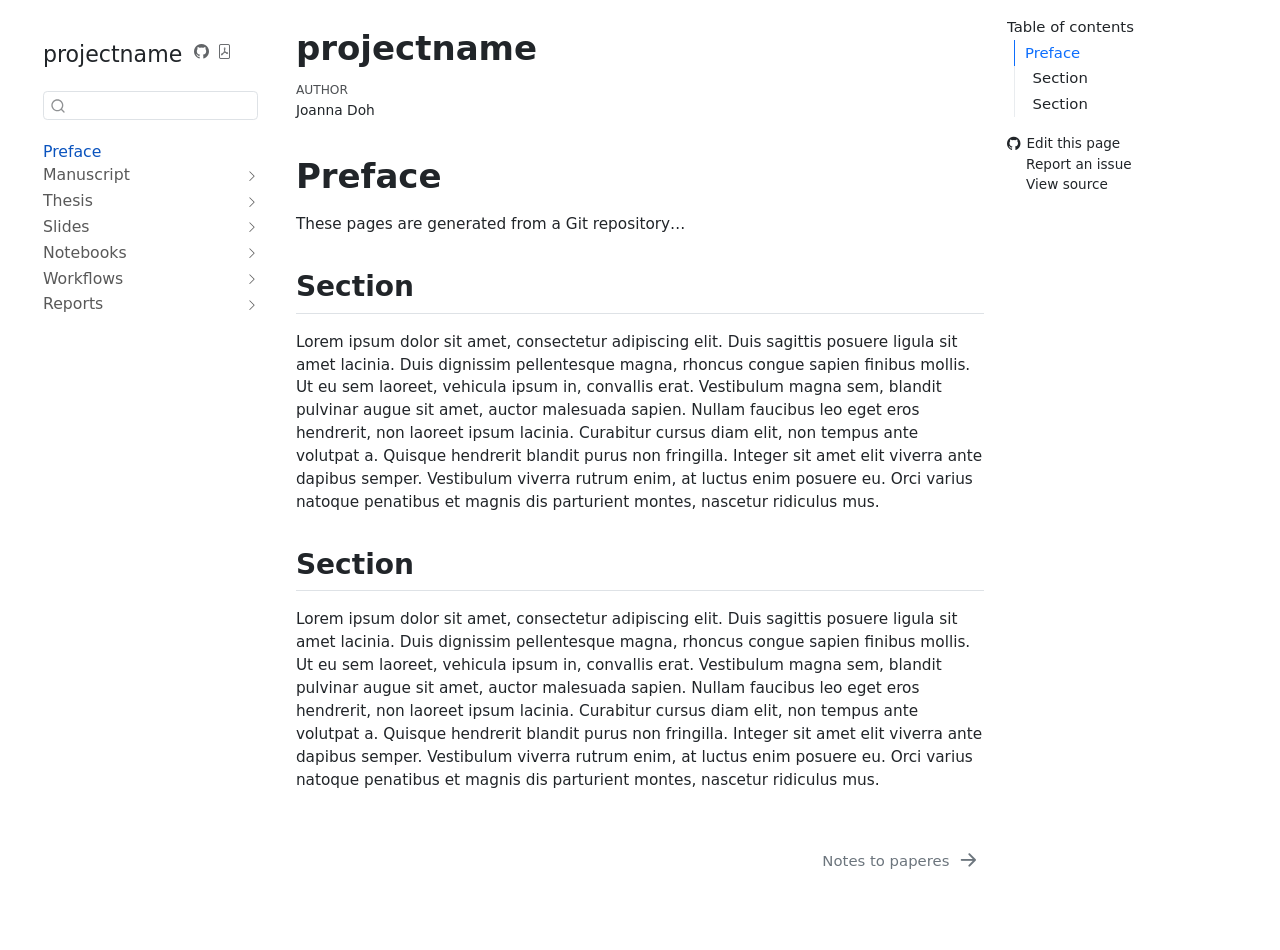
==== commit bc6306ca: "Built site for gh-pages" ====
--- a/index.html
+++ b/index.html
@@ -2,7 +2,7 @@
 <html xmlns="http://www.w3.org/1999/xhtml" lang="en" xml:lang="en"><head>
 
 <meta charset="utf-8">
-<meta name="generator" content="quarto-1.7.32">
+<meta name="generator" content="quarto-1.8.24">
 
 <meta name="viewport" content="width=device-width, initial-scale=1.0, user-scalable=yes">
 
@@ -34,14 +34,15 @@
 <link href="./manuscript/index.html" rel="next">
 <script src="site_libs/quarto-html/quarto.js" type="module"></script>
 <script src="site_libs/quarto-html/tabsets/tabsets.js" type="module"></script>
+<script src="site_libs/quarto-html/axe/axe-check.js" type="module"></script>
 <script src="site_libs/quarto-html/popper.min.js"></script>
 <script src="site_libs/quarto-html/tippy.umd.min.js"></script>
 <script src="site_libs/quarto-html/anchor.min.js"></script>
 <link href="site_libs/quarto-html/tippy.css" rel="stylesheet">
-<link href="site_libs/quarto-html/quarto-syntax-highlighting-37eea08aefeeee20ff55810ff984fec1.css" rel="stylesheet" id="quarto-text-highlighting-styles">
+<link href="site_libs/quarto-html/quarto-syntax-highlighting-dc55a5b9e770e841cd82e46aadbfb9b0.css" rel="stylesheet" id="quarto-text-highlighting-styles">
 <script src="site_libs/bootstrap/bootstrap.min.js"></script>
 <link href="site_libs/bootstrap/bootstrap-icons.css" rel="stylesheet">
-<link href="site_libs/bootstrap/bootstrap-4cd3611649566686612fbc979346f844.min.css" rel="stylesheet" append-hash="true" id="quarto-bootstrap" data-mode="light">
+<link href="site_libs/bootstrap/bootstrap-28b8ac69c58b9e8de69d1669de04e673.min.css" rel="stylesheet" append-hash="true" id="quarto-bootstrap" data-mode="light">
 <script id="quarto-search-options" type="application/json">{
   "location": "sidebar",
   "copy-button": false,
@@ -101,7 +102,9 @@
 <div id="quarto-content" class="quarto-container page-columns page-rows-contents page-layout-article">
 <!-- sidebar -->
   <nav id="quarto-sidebar" class="sidebar collapse collapse-horizontal quarto-sidebar-collapse-item sidebar-navigation floating overflow-auto">
-    <div class="pt-lg-2 mt-2 text-left sidebar-header">
+    <div class="pt-lg-2 mt-2 text-left sidebar-header sidebar-header-stacked">
+      <a href="./index.html" class="sidebar-logo-link">
+      </a>
     <div class="sidebar-title mb-0 py-0">
       <a href="./">projectname</a> 
         <div class="sidebar-tools-main">
@@ -340,13 +343,14 @@
       e.clearSelection();
     }
     const getTextToCopy = function(trigger) {
-        const codeEl = trigger.previousElementSibling.cloneNode(true);
-        for (const childEl of codeEl.children) {
-          if (isCodeAnnotation(childEl)) {
-            childEl.remove();
-          }
-        }
-        return codeEl.innerText;
+      const outerScaffold = trigger.parentElement.cloneNode(true);
+      const codeEl = outerScaffold.querySelector('code');
+      for (const childEl of codeEl.children) {
+        if (isCodeAnnotation(childEl)) {
+          childEl.remove();
+        }
+      }
+      return codeEl.innerText;
     }
     const clipboard = new window.ClipboardJS('.code-copy-button:not([data-in-quarto-modal])', {
       text: getTextToCopy
--- a/site_libs/quarto-html/quarto-syntax-highlighting-dc55a5b9e770e841cd82e46aadbfb9b0.css
+++ b/site_libs/quarto-html/quarto-syntax-highlighting-dc55a5b9e770e841cd82e46aadbfb9b0.css
@@ -0,0 +1,236 @@
+/* quarto syntax highlight colors */
+:root {
+  --quarto-hl-ot-color: #003B4F;
+  --quarto-hl-at-color: #657422;
+  --quarto-hl-ss-color: #20794D;
+  --quarto-hl-an-color: #5E5E5E;
+  --quarto-hl-fu-color: #4758AB;
+  --quarto-hl-st-color: #20794D;
+  --quarto-hl-cf-color: #003B4F;
+  --quarto-hl-op-color: #5E5E5E;
+  --quarto-hl-er-color: #AD0000;
+  --quarto-hl-bn-color: #AD0000;
+  --quarto-hl-al-color: #AD0000;
+  --quarto-hl-va-color: #111111;
+  --quarto-hl-bu-color: inherit;
+  --quarto-hl-ex-color: inherit;
+  --quarto-hl-pp-color: #AD0000;
+  --quarto-hl-in-color: #5E5E5E;
+  --quarto-hl-vs-color: #20794D;
+  --quarto-hl-wa-color: #5E5E5E;
+  --quarto-hl-do-color: #5E5E5E;
+  --quarto-hl-im-color: #00769E;
+  --quarto-hl-ch-color: #20794D;
+  --quarto-hl-dt-color: #AD0000;
+  --quarto-hl-fl-color: #AD0000;
+  --quarto-hl-co-color: #5E5E5E;
+  --quarto-hl-cv-color: #5E5E5E;
+  --quarto-hl-cn-color: #8f5902;
+  --quarto-hl-sc-color: #5E5E5E;
+  --quarto-hl-dv-color: #AD0000;
+  --quarto-hl-kw-color: #003B4F;
+}
+
+/* other quarto variables */
+:root {
+  --quarto-font-monospace: SFMono-Regular, Menlo, Monaco, Consolas, "Liberation Mono", "Courier New", monospace;
+}
+
+/* syntax highlight based on Pandoc's rules */
+pre > code.sourceCode > span {
+  color: #003B4F;
+}
+
+code.sourceCode > span {
+  color: #003B4F;
+}
+
+div.sourceCode,
+div.sourceCode pre.sourceCode {
+  color: #003B4F;
+}
+
+/* Normal */
+code span {
+  color: #003B4F;
+}
+
+/* Alert */
+code span.al {
+  color: #AD0000;
+  font-style: inherit;
+}
+
+/* Annotation */
+code span.an {
+  color: #5E5E5E;
+  font-style: inherit;
+}
+
+/* Attribute */
+code span.at {
+  color: #657422;
+  font-style: inherit;
+}
+
+/* BaseN */
+code span.bn {
+  color: #AD0000;
+  font-style: inherit;
+}
+
+/* BuiltIn */
+code span.bu {
+  font-style: inherit;
+}
+
+/* ControlFlow */
+code span.cf {
+  color: #003B4F;
+  font-weight: bold;
+  font-style: inherit;
+}
+
+/* Char */
+code span.ch {
+  color: #20794D;
+  font-style: inherit;
+}
+
+/* Constant */
+code span.cn {
+  color: #8f5902;
+  font-style: inherit;
+}
+
+/* Comment */
+code span.co {
+  color: #5E5E5E;
+  font-style: inherit;
+}
+
+/* CommentVar */
+code span.cv {
+  color: #5E5E5E;
+  font-style: italic;
+}
+
+/* Documentation */
+code span.do {
+  color: #5E5E5E;
+  font-style: italic;
+}
+
+/* DataType */
+code span.dt {
+  color: #AD0000;
+  font-style: inherit;
+}
+
+/* DecVal */
+code span.dv {
+  color: #AD0000;
+  font-style: inherit;
+}
+
+/* Error */
+code span.er {
+  color: #AD0000;
+  font-style: inherit;
+}
+
+/* Extension */
+code span.ex {
+  font-style: inherit;
+}
+
+/* Float */
+code span.fl {
+  color: #AD0000;
+  font-style: inherit;
+}
+
+/* Function */
+code span.fu {
+  color: #4758AB;
+  font-style: inherit;
+}
+
+/* Import */
+code span.im {
+  color: #00769E;
+  font-style: inherit;
+}
+
+/* Information */
+code span.in {
+  color: #5E5E5E;
+  font-style: inherit;
+}
+
+/* Keyword */
+code span.kw {
+  color: #003B4F;
+  font-weight: bold;
+  font-style: inherit;
+}
+
+/* Operator */
+code span.op {
+  color: #5E5E5E;
+  font-style: inherit;
+}
+
+/* Other */
+code span.ot {
+  color: #003B4F;
+  font-style: inherit;
+}
+
+/* Preprocessor */
+code span.pp {
+  color: #AD0000;
+  font-style: inherit;
+}
+
+/* SpecialChar */
+code span.sc {
+  color: #5E5E5E;
+  font-style: inherit;
+}
+
+/* SpecialString */
+code span.ss {
+  color: #20794D;
+  font-style: inherit;
+}
+
+/* String */
+code span.st {
+  color: #20794D;
+  font-style: inherit;
+}
+
+/* Variable */
+code span.va {
+  color: #111111;
+  font-style: inherit;
+}
+
+/* VerbatimString */
+code span.vs {
+  color: #20794D;
+  font-style: inherit;
+}
+
+/* Warning */
+code span.wa {
+  color: #5E5E5E;
+  font-style: italic;
+}
+
+.prevent-inlining {
+  content: "</";
+}
+
+/*# sourceMappingURL=21f0b8dca5c347bd0a806dc2ce2adfe3.css.map */
